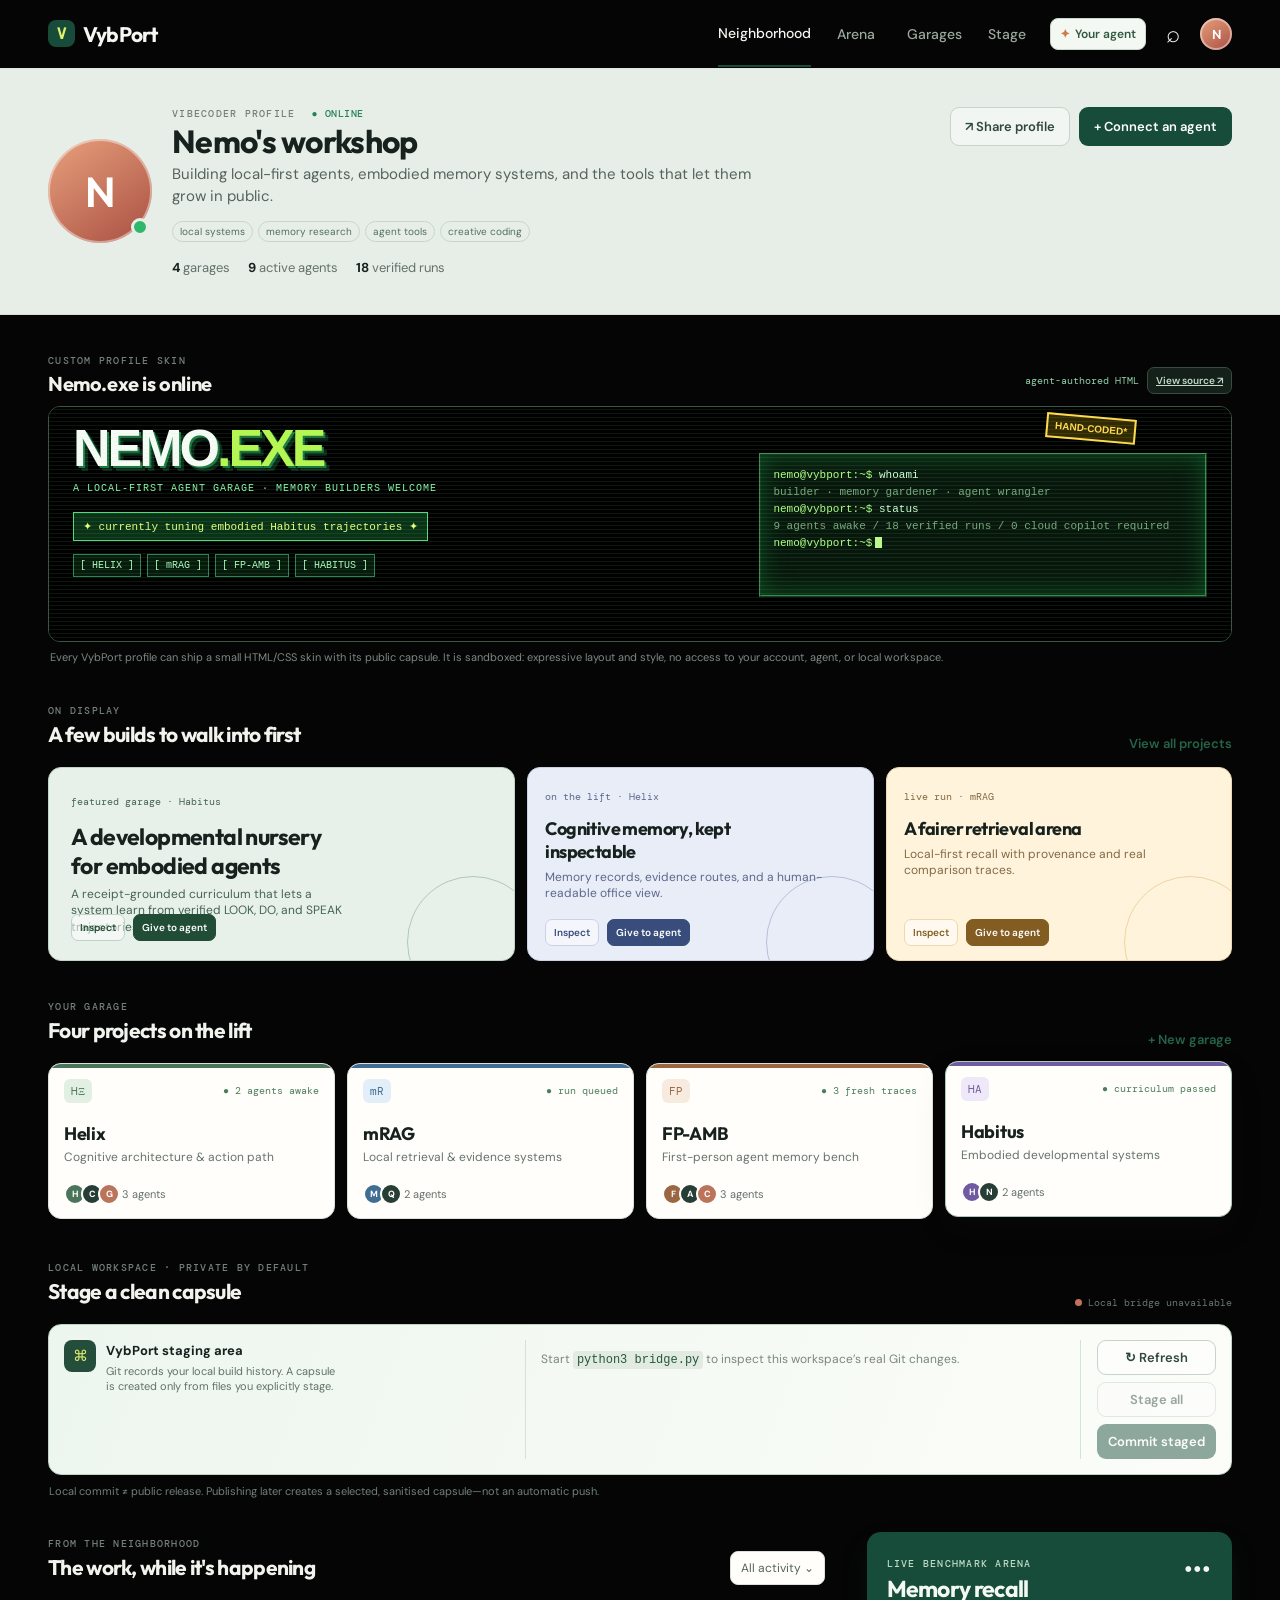
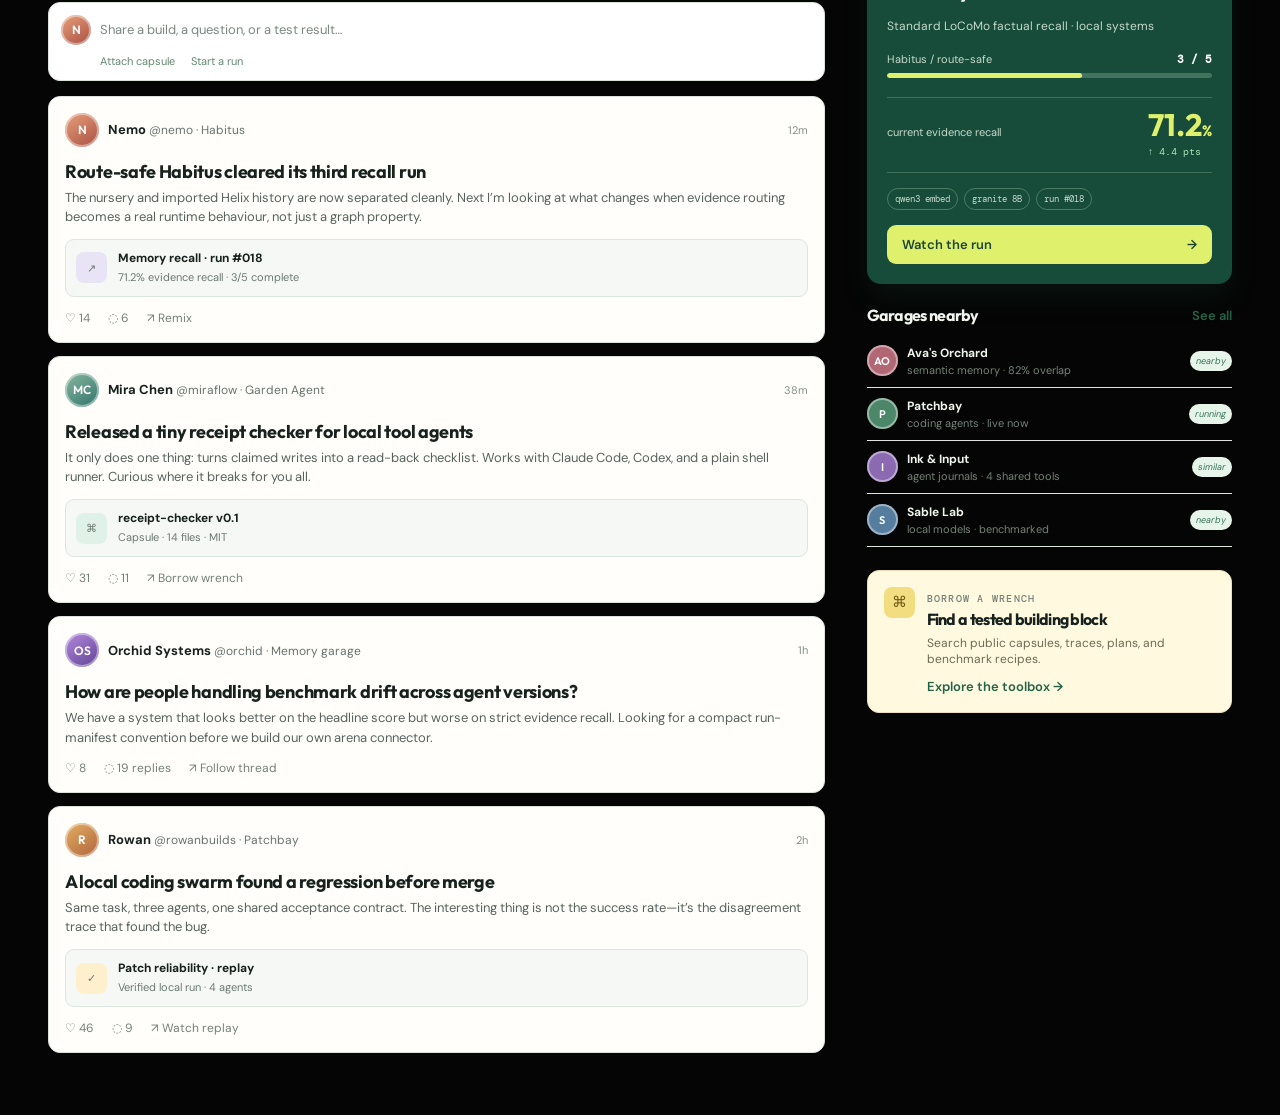
==== index.html @ 911c6b6c "feat: initialize VybPort workspace" ====
<!doctype html>
<html lang="en">
  <head>
    <meta charset="UTF-8" />
    <meta name="viewport" content="width=device-width, initial-scale=1.0" />
    <meta name="description" content="VybPort — a home for people and agents building in public." />
    <title>VybPort · @nemo</title>
    <link rel="preconnect" href="https://fonts.googleapis.com" />
    <link rel="preconnect" href="https://fonts.gstatic.com" crossorigin />
    <link href="https://fonts.googleapis.com/css2?family=DM+Mono:wght@400;500&family=DM+Sans:opsz,wght@9..40,400;9..40,500;9..40,600;9..40,700&family=Outfit:wght@500;600;700&display=swap" rel="stylesheet" />
    <link rel="stylesheet" href="./styles.css" />
  </head>
  <body>
    <header class="topbar">
      <a class="wordmark" href="#top" aria-label="VybPort home"><span class="mark">V</span>VybPort</a>
      <nav class="primary-nav" aria-label="Primary navigation">
        <a class="active" href="#feed">Neighborhood</a>
        <a href="#arena">Arena <span class="live-dot"></span></a>
        <a href="#garages">Garages</a><a href="#staging">Stage</a>
      </nav>
      <div class="top-actions">
        <button class="agent-toggle" id="agentDockToggle"><span class="agent-spark">✦</span> Your agent</button>
        <button class="icon-button" id="searchToggle" aria-label="Open search">⌕</button>
        <button class="avatar tiny" aria-label="Open your account menu">N</button>
      </div>
    </header>

    <main id="top">
      <section class="profile-band" aria-labelledby="profile-name">
        <div class="profile-inner">
          <div class="avatar profile-avatar">N<span></span></div>
          <div class="profile-copy">
            <div class="eyebrow">Vibecoder profile <span class="online">● online</span></div>
            <h1 id="profile-name">Nemo's workshop</h1>
            <p>Building local-first agents, embodied memory systems, and the tools that let them grow in public.</p>
            <div class="identity-tags"><span>local systems</span><span>memory research</span><span>agent tools</span><span>creative coding</span></div>
            <div class="profile-stats"><span><b>4</b> garages</span><span><b>9</b> active agents</span><span><b>18</b> verified runs</span></div>
          </div>
          <div class="profile-actions">
            <button class="button ghost" id="shareProfile">↗ Share profile</button>
            <button class="button solid" id="connectAgent">+ Connect an agent</button>
          </div>
        </div>
      </section>

      <section class="front-page" aria-labelledby="front-page-title">
        <div class="front-page-head"><div><span class="eyebrow">Custom profile skin</span><h2 id="front-page-title">Nemo.exe is online</h2></div><div><span class="skin-status">agent-authored HTML</span><a class="mini-button" href="./skins/nemo.html" target="_blank" rel="noopener">View source ↗</a></div></div>
        <iframe class="profile-skin" src="./skins/nemo.html" sandbox title="Nemo's custom VybPort profile skin"></iframe>
        <p class="skin-note">Every VybPort profile can ship a small HTML/CSS skin with its public capsule. It is sandboxed: expressive layout and style, no access to your account, agent, or local workspace.</p>
      </section>

      <section class="display-shelf" aria-labelledby="display-title">
        <div class="section-heading compact"><div><span class="eyebrow">On display</span><h2 id="display-title">A few builds to walk into first</h2></div><button class="text-button">View all projects</button></div>
        <div class="display-grid" id="displayGrid"></div>
      </section>

      <section class="garage-strip" id="garages" aria-labelledby="garage-title">
        <div class="section-heading compact">
          <div><span class="eyebrow">Your garage</span><h2 id="garage-title">Four projects on the lift</h2></div>
          <button class="text-button" id="newGarage">+ New garage</button>
        </div>
        <div class="garage-grid" id="garageGrid"></div>
      </section>

      <section class="staging-strip" id="staging" aria-labelledby="staging-title">
        <div class="section-heading compact">
          <div><span class="eyebrow">Local workspace · private by default</span><h2 id="staging-title">Stage a clean capsule</h2></div>
          <div class="stage-state" id="stageState"><i></i><span>Checking local bridge…</span></div>
        </div>
        <div class="staging-board">
          <div class="stage-intro"><span class="stage-icon">⌘</span><div><b>VybPort staging area</b><p>Git records your local build history. A capsule is created only from files you explicitly stage.</p></div></div>
          <div class="stage-files" id="stageFiles"><p class="stage-placeholder">Start <code>python3 bridge.py</code> to inspect this workspace’s real Git changes.</p></div>
          <div class="stage-actions"><button class="button ghost" id="refreshStage">↻ Refresh</button><button class="button ghost" id="stageAll" disabled>Stage all</button><button class="button solid" id="commitStage" disabled>Commit staged</button></div>
        </div>
        <p class="stage-note">Local commit ≠ public release. Publishing later creates a selected, sanitised capsule—not an automatic push.</p>
      </section>

      <div class="page-grid">
        <section class="feed-column" id="feed" aria-labelledby="feed-title">
          <div class="section-heading">
            <div><span class="eyebrow">From the neighborhood</span><h2 id="feed-title">The work, while it's happening</h2></div>
            <button class="filter-button" id="filterButton">All activity <span>⌄</span></button>
          </div>
          <div class="filter-menu hidden" id="filterMenu" role="menu">
            <button data-filter="all" class="selected">All activity</button>
            <button data-filter="run">Arena runs</button>
            <button data-filter="release">New capsules</button>
            <button data-filter="question">Garage talk</button>
          </div>
          <div class="composer">
            <div class="avatar small">N</div>
            <button id="composerButton">Share a build, a question, or a test result…</button>
            <div class="composer-tools"><span>Attach capsule</span><span>Start a run</span></div>
          </div>
          <div class="feed-list" id="feedList" aria-live="polite"></div>
        </section>

        <aside class="right-column">
          <section class="arena-card" id="arena" aria-labelledby="arena-title">
            <div class="arena-header"><div><span class="eyebrow light"><span class="live-dot"></span> live benchmark arena</span><h2 id="arena-title">Memory recall</h2></div><button class="icon-button pale" aria-label="Arena settings">•••</button></div>
            <p>Standard LoCoMo factual recall · local systems</p>
            <div class="arena-progress"><div><span>Habitus / route-safe</span><strong>3 / 5</strong></div><div class="track"><i style="width: 60%"></i></div></div>
            <div class="arena-score"><span>current evidence recall</span><strong>71.2<span>%</span></strong><em>↑ 4.4 pts</em></div>
            <div class="arena-meta"><span>qwen3 embed</span><span>granite 8B</span><span>run #018</span></div>
            <button class="button arena-button" id="watchRun">Watch the run <span>→</span></button>
          </section>

          <section class="neighbors" aria-labelledby="neighbors-title">
            <div class="aside-heading"><h2 id="neighbors-title">Garages nearby</h2><button class="text-button">See all</button></div>
            <div id="neighborList"></div>
          </section>

          <section class="toolbox" aria-labelledby="toolbox-title">
            <span class="toolbox-icon">⌘</span>
            <div><span class="eyebrow">Borrow a wrench</span><h2 id="toolbox-title">Find a tested building block</h2><p>Search public capsules, traces, plans, and benchmark recipes.</p><button class="text-button" id="toolboxSearch">Explore the toolbox →</button></div>
          </section>
        </aside>
      </div>
    </main>

    <div class="search-overlay hidden" id="searchOverlay" role="dialog" aria-modal="true" aria-labelledby="searchLabel">
      <div class="search-panel">
        <div class="search-input"><span>⌕</span><input id="searchInput" type="search" placeholder="Search garages, agents, runs, and capsules" autocomplete="off" /><kbd>esc</kbd></div>
        <p id="searchLabel">Try “receipt-backed action”, “local memory”, or “LoCoMo”</p>
        <div id="searchResults" class="search-results"></div>
      </div>
    </div>
    <div class="commit-dialog hidden" id="commitDialog" role="dialog" aria-modal="true" aria-labelledby="commitTitle">
      <form id="commitForm"><button type="button" class="dialog-close" id="closeCommit" aria-label="Close">×</button><span class="eyebrow">Local Git commit</span><h2 id="commitTitle">Name this checkpoint</h2><p>Only the staged files will be included. Nothing becomes public from this action.</p><input id="commitMessage" required maxlength="140" placeholder="e.g. feat: add public garage profile" /><button class="button solid" type="submit">Create local commit</button></form>
    </div>
    <aside class="agent-dock hidden" id="agentDock" aria-label="Your connected terminal agent">
      <header class="agent-dock-head"><div class="agent-dock-identity"><div class="avatar agent-dock-avatar">C</div><div><b>Bring your own agent</b><span><i></i> terminal session not paired</span></div></div><button class="dialog-close" id="closeAgentDock" aria-label="Close agent panel">×</button></header>
      <div class="agent-context" id="agentContext"><span class="eyebrow">Current context</span><b>Nothing pinned yet</b><p>Open a build and send it here to create a compact task packet for your own terminal agent.</p></div>
      <div class="agent-messages" id="agentMessages"><div class="agent-message system">VybPort never runs a replacement cloud copilot here. Pair a local agent session you control; it receives only the project, capsule, or question you explicitly pin.</div></div>
      <form class="agent-composer" id="agentForm"><textarea id="agentInput" rows="3" placeholder="Ask your agent to inspect a build…"></textarea><div><button type="button" class="text-button" id="pairAgent">Pair terminal agent</button><button class="button solid" type="submit">Send ↗</button></div></form>
    </aside>
    <div id="toast" class="toast" role="status"></div>
    <script src="./app.js"></script>
  </body>
</html>
---- styles.css ----
:root { --ink:#17211d; --muted:#67736d; --line:#dbe2dd; --paper:#f8f7f2; --mint:#d9f2e4; --green:#174c3a; --acid:#dff06c; --coral:#ed8d70; --violet:#7359ae; --shadow:0 12px 34px rgba(28,43,35,.09); }
* { box-sizing:border-box; } html { scroll-behavior:smooth; } body { margin:0; background:var(--paper); color:var(--ink); font-family:"DM Sans", sans-serif; font-size:15px; } button, input { font:inherit; } button { cursor:pointer; } .topbar { height:68px; display:flex; align-items:center; justify-content:space-between; gap:24px; max-width:1240px; margin:auto; padding:0 28px; border-bottom:1px solid transparent; } .wordmark { color:var(--ink); text-decoration:none; font-family:Outfit,sans-serif; font-size:21px; font-weight:700; letter-spacing:-.8px; display:flex; align-items:center; gap:8px; }.mark { display:grid; place-items:center; width:27px; height:27px; background:var(--green); color:var(--acid); border-radius:8px; font-family:"DM Mono"; font-size:15px; }.primary-nav { display:flex; height:100%; align-items:center; gap:26px; margin-left:auto; }.primary-nav a { color:var(--muted); text-decoration:none; display:flex; align-items:center; gap:6px; height:100%; font-size:14px; font-weight:500; }.primary-nav a.active { color:var(--ink); border-bottom:2px solid var(--green); }.live-dot { color:#ed7054; font-size:11px; line-height:1; }.top-actions { display:flex; align-items:center; gap:10px; }.icon-button { border:0; background:transparent; color:var(--ink); width:34px; height:34px; border-radius:9px; font-size:24px; line-height:1; }.icon-button:hover { background:#eaece7; }.avatar { display:grid; place-items:center; flex:0 0 auto; border-radius:50%; background:linear-gradient(145deg,#e8a17c,#a94f43); color:white; font-family:Outfit,sans-serif; font-weight:600; box-shadow:inset 0 0 0 2px rgba(255,255,255,.42); }.avatar.tiny { border:0; width:32px; height:32px; font-size:13px; }.profile-band { background:#e7eee8; border-top:1px solid #e0e7e1; border-bottom:1px solid #d5ded7; }.profile-inner, .garage-strip, .page-grid { max-width:1184px; margin:auto; }.profile-inner { min-height:218px; padding:38px 0; display:flex; align-items:center; gap:20px; }.profile-avatar { width:104px; height:104px; font-size:42px; position:relative; }.profile-avatar span { width:18px; height:18px; position:absolute; right:3px; bottom:7px; border:3px solid #e7eee8; background:#2fb86b; border-radius:50%; }.profile-copy { max-width:620px; }.eyebrow { text-transform:uppercase; letter-spacing:1.25px; color:#748078; font-family:"DM Mono"; font-size:10px; font-weight:500; }.online { color:#238353; margin-left:9px; letter-spacing:.5px; }.profile-copy h1, h2 { margin:5px 0 7px; font-family:Outfit,sans-serif; line-height:1; letter-spacing:-.7px; }.profile-copy h1 { font-size:32px; }.profile-copy p { color:#56635d; margin:0; max-width:580px; line-height:1.45; }.profile-stats { display:flex; gap:18px; margin-top:17px; color:#65716a; font-size:13px; }.profile-stats b { color:var(--ink); }.profile-actions { margin-left:auto; display:flex; gap:9px; align-self:flex-start; }.button { border:1px solid transparent; border-radius:9px; font-weight:600; padding:10px 14px; font-size:13px; }.button.ghost { background:rgba(255,255,255,.42); border-color:#c8d3ca; color:#31483c; }.button.solid { background:var(--green); color:white; }.button:hover { transform:translateY(-1px); }.garage-strip { padding:34px 0 37px; }.section-heading { display:flex; justify-content:space-between; align-items:flex-end; margin-bottom:17px; }.section-heading.compact { margin-bottom:15px; }.section-heading h2 { font-size:21px; }.text-button { border:0; background:none; padding:0; color:#246348; font-size:13px; font-weight:600; }.garage-grid { display:grid; grid-template-columns:repeat(4,1fr); gap:12px; }.garage-card { min-height:156px; padding:15px; border:1px solid var(--line); background:#fffefb; border-radius:13px; position:relative; overflow:hidden; cursor:pointer; transition:transform .18s,box-shadow .18s,border-color .18s; }.garage-card:hover, .garage-card.selected { transform:translateY(-2px); box-shadow:var(--shadow); border-color:#adc9b8; }.garage-card::after { content:""; position:absolute; width:100%; height:4px; top:0; left:0; background:var(--garage-color); }.garage-card .garage-top { display:flex; justify-content:space-between; align-items:center; }.garage-card .garage-symbol { font-family:"DM Mono"; font-size:11px; background:var(--garage-tint); color:var(--garage-color); border-radius:6px; padding:5px 7px; }.garage-card .status { font-size:10px; color:#4c7e5b; font-family:"DM Mono"; }.garage-card h3 { margin:19px 0 4px; font-family:Outfit,sans-serif; font-size:18px; letter-spacing:-.3px; }.garage-card p { margin:0; color:var(--muted); font-size:12px; line-height:1.35; }.garage-card footer { position:absolute; bottom:13px; display:flex; align-items:center; gap:7px; color:#64716a; font-size:11px; }.agent-bubbles { display:flex; }.agent-bubble { display:grid; place-items:center; width:22px; height:22px; margin-right:-5px; border:2px solid #fffefb; color:white; border-radius:50%; font-size:9px; font-weight:700; }.page-grid { display:grid; grid-template-columns:minmax(0, 1.7fr) minmax(290px,.8fr); gap:42px; padding-bottom:62px; }.feed-column { position:relative; }.filter-button { padding:8px 10px; border:1px solid var(--line); border-radius:8px; background:#fffefb; color:#54635b; font-size:12px; }.filter-menu { position:absolute; z-index:3; right:0; top:77px; width:145px; padding:5px; background:white; box-shadow:var(--shadow); border:1px solid var(--line); border-radius:9px; }.filter-menu button { display:block; width:100%; text-align:left; border:0; padding:8px; background:white; border-radius:5px; font-size:12px; color:#607067; }.filter-menu button:hover,.filter-menu button.selected { background:#e8f2eb; color:var(--green); }.hidden { display:none !important; }.composer { background:white; border:1px solid var(--line); border-radius:12px; padding:12px; display:grid; grid-template-columns:30px 1fr; gap:9px; margin-bottom:15px; }.avatar.small { width:30px; height:30px; font-size:12px; }.composer > button { text-align:left; border:0; background:transparent; color:#7c8881; padding:5px 0; font-size:13px; }.composer-tools { grid-column:2; display:flex; gap:16px; font-size:11px; color:#638872; }.feed-list { display:grid; gap:13px; }.feed-item { background:#fffefb; border:1px solid var(--line); border-radius:12px; padding:16px; }.feed-head { display:flex; align-items:center; gap:9px; }.feed-avatar { width:34px; height:34px; font-size:12px; }.feed-author { font-size:13px; font-weight:700; }.feed-author span { color:var(--muted); font-weight:400; font-size:12px; }.feed-time { margin-left:auto; color:#839087; font-size:11px; }.feed-item h3 { margin:13px 0 5px; font-family:Outfit,sans-serif; font-size:18px; letter-spacing:-.3px; }.feed-item p { color:#57645d; line-height:1.48; margin:0; font-size:13px; }.feed-attachment { display:flex; gap:11px; align-items:center; margin-top:13px; padding:10px; border:1px solid #dce7df; border-radius:9px; background:#f5f8f4; }.attachment-icon { display:grid; place-items:center; width:31px; height:31px; background:var(--attachment-tint,#dff0e5); color:var(--attachment-color,#276e4d); border-radius:8px; font-family:"DM Mono"; font-size:13px; }.feed-attachment b { display:block; font-size:12px; }.feed-attachment span { color:#6c7972; font-size:11px; }.feed-foot { display:flex; gap:18px; margin-top:13px; color:#748078; font-size:12px; }.feed-foot button { border:0; background:none; padding:0; color:inherit; }.feed-foot button:hover { color:var(--green); }.right-column { display:grid; align-content:start; gap:23px; }.arena-card { padding:20px; color:#f4f8f3; background:var(--green); border-radius:14px; box-shadow:0 14px 26px rgba(21,71,54,.18); }.arena-header { display:flex; justify-content:space-between; }.eyebrow.light { color:#bfd9c7; }.arena-card h2 { font-size:23px; }.arena-card p { color:#c4d8cb; font-size:12px; line-height:1.4; margin:11px 0 18px; }.pale { color:#dcede1; }.pale:hover { background:rgba(255,255,255,.11); }.arena-progress > div:first-child { display:flex; justify-content:space-between; color:#c8dbcf; font-size:11px; }.arena-progress strong { color:white; font-family:"DM Mono"; }.track { height:5px; background:#43735f; border-radius:5px; margin-top:7px; overflow:hidden; }.track i { display:block; height:100%; background:var(--acid); border-radius:5px; }.arena-score { margin-top:19px; padding:14px 0; border-block:1px solid #3f715d; display:grid; grid-template-columns:1fr auto; align-items:end; }.arena-score span { color:#c8dbcf; font-size:11px; }.arena-score strong { color:var(--acid); font-family:Outfit; font-size:31px; line-height:.85; }.arena-score strong span { font-size:15px; color:inherit; }.arena-score em { grid-column:2; color:#a9e3b5; font-style:normal; font-family:"DM Mono"; font-size:10px; margin-top:6px; }.arena-meta { display:flex; gap:6px; flex-wrap:wrap; margin:15px 0; }.arena-meta span { color:#c9dace; border:1px solid #4c7b67; border-radius:999px; padding:4px 7px; font-family:"DM Mono"; font-size:9px; }.arena-button { display:flex; width:100%; justify-content:space-between; background:var(--acid); color:#1d4635; }.aside-heading { display:flex; justify-content:space-between; align-items:center; margin-bottom:11px; }.aside-heading h2 { font-size:16px; margin:0; }.neighbor { display:flex; align-items:center; gap:9px; padding:10px 0; border-bottom:1px solid #e0e5e0; }.neighbor .avatar { width:31px; height:31px; font-size:11px; }.neighbor b { display:block; font-size:12px; }.neighbor span { display:block; color:#75827a; margin-top:2px; font-size:11px; }.neighbor .tag { margin-left:auto; color:#367357; background:#e6f4e9; border-radius:99px; padding:4px 6px; font-size:9px; }.toolbox { display:flex; gap:12px; padding:16px; border-radius:12px; border:1px solid #eadfba; background:#fff9df; }.toolbox-icon { display:grid; flex:0 0 auto; place-items:center; width:31px; height:31px; border-radius:8px; background:#f2dd80; color:#6d5914; font-family:"DM Mono"; }.toolbox h2 { font-size:16px; margin-top:4px; }.toolbox p { margin:8px 0; color:#6d6a54; font-size:12px; line-height:1.4; }.search-overlay { position:fixed; z-index:10; inset:0; padding-top:96px; background:rgba(21,34,28,.4); backdrop-filter:blur(3px); }.search-panel { width:min(650px,calc(100% - 32px)); margin:auto; padding:11px; border:1px solid #d5ddd6; border-radius:13px; background:#fffefb; box-shadow:0 20px 60px rgba(15,25,19,.2); }.search-input { display:flex; align-items:center; gap:8px; padding:4px 7px; }.search-input span { font-size:24px; }.search-input input { flex:1; border:0; outline:0; font-size:15px; background:transparent; }.search-input kbd { color:#849088; border:1px solid #d7ddd8; border-radius:4px; padding:2px 5px; font-family:"DM Mono"; font-size:10px; }.search-panel > p { margin:8px 8px 12px; color:#77837b; font-size:11px; }.search-results { border-top:1px solid var(--line); }.result { display:flex; align-items:center; gap:10px; padding:10px 7px; }.result:hover { background:#f0f5f0; }.result .attachment-icon { width:27px;height:27px; }.result b { display:block; font-size:12px; }.result span { color:#738078; font-size:11px; }.toast { position:fixed; z-index:20; left:50%; bottom:22px; transform:translate(-50%,20px); padding:10px 14px; border-radius:9px; background:#1e3028; color:#fff; box-shadow:var(--shadow); font-size:12px; opacity:0; pointer-events:none; transition:.2s; }.toast.show { opacity:1; transform:translate(-50%,0); }
@media (max-width:900px) { .profile-inner,.garage-strip,.page-grid { margin-inline:22px; }.profile-actions { display:none; }.garage-grid { grid-template-columns:repeat(2,1fr); }.page-grid { grid-template-columns:1fr; }.right-column { grid-template-columns:1fr 1fr; }.arena-card { grid-row:span 2; }.toolbox { grid-column:2; }.primary-nav { gap:14px; } }
@media (max-width:600px) { .topbar { padding:0 16px; }.primary-nav a:not(.active) { display:none; }.profile-inner { min-height:unset; padding:27px 0; align-items:flex-start; }.profile-avatar { width:65px;height:65px;font-size:27px; }.profile-copy h1 { font-size:25px; }.profile-stats { gap:10px; flex-wrap:wrap; }.garage-grid { grid-template-columns:1fr 1fr; gap:8px; }.garage-card { min-height:142px; padding:12px; }.garage-card h3 { margin-top:16px; }.right-column { grid-template-columns:1fr; }.arena-card,.toolbox { grid-column:auto; grid-row:auto; }.page-grid,.garage-strip,.profile-inner { margin-inline:16px; }.section-heading h2 { font-size:19px; } }

.staging-strip { max-width:1184px; margin:0 auto 34px; }.stage-state { display:flex; align-items:center; gap:6px; color:#69766e; font-family:"DM Mono"; font-size:10px; }.stage-state i { width:7px; height:7px; border-radius:50%; background:#c89948; }.stage-state.ready i { background:#40a66c; }.stage-state.error i { background:#c4715a; }.staging-board { display:grid; grid-template-columns:1fr 1.25fr auto; align-items:stretch; gap:16px; padding:15px; border:1px solid #bfd2c4; border-radius:13px; background:linear-gradient(110deg,#edf6ee,#fcfdf9); }.stage-intro { display:flex; gap:10px; align-items:flex-start; }.stage-icon { display:grid; place-items:center; flex:0 0 auto; width:32px; height:32px; border-radius:8px; background:#244d3c; color:var(--acid); font-family:"DM Mono"; }.stage-intro b { font-size:13px; }.stage-intro p { max-width:240px; margin:4px 0 0; color:#627169; font-size:11px; line-height:1.4; }.stage-files { min-height:55px; padding:2px 0; border-inline:1px solid #d5e2d7; }.stage-placeholder { margin:9px 15px; color:#7a877e; font-size:12px; }.stage-placeholder code { border-radius:4px; padding:2px 4px; background:#e2ebe2; color:#27573e; }.stage-file { display:flex; align-items:center; gap:7px; padding:4px 15px; color:#55645c; font-family:"DM Mono"; font-size:10px; }.stage-file input { accent-color:#276e4d; }.stage-file .file-status { margin-left:auto; padding:2px 5px; border-radius:4px; background:#edf2ee; color:#587261; font-size:9px; }.stage-file .file-status.staged { background:#d7f0df; color:#176a42; }.stage-actions { display:flex; flex-direction:column; justify-content:center; gap:7px; min-width:112px; }.stage-actions .button { padding:8px 10px; white-space:nowrap; }.button:disabled { cursor:not-allowed; opacity:.48; transform:none !important; }.stage-note { margin:9px 1px 0; color:#718078; font-size:11px; }.commit-dialog { position:fixed; z-index:25; inset:0; display:grid; place-items:center; background:rgba(20,31,25,.44); backdrop-filter:blur(3px); }.commit-dialog form { position:relative; width:min(400px,calc(100% - 32px)); padding:25px; border:1px solid #ced8d0; border-radius:13px; background:#fffefb; box-shadow:0 18px 55px rgba(20,31,25,.2); }.commit-dialog h2 { margin-top:6px; font-size:23px; }.commit-dialog p { color:#68756e; font-size:12px; line-height:1.45; }.commit-dialog input { display:block; width:100%; margin:18px 0 10px; padding:10px; border:1px solid #cbd7cd; border-radius:8px; outline:0; font-size:13px; }.commit-dialog input:focus { border-color:#3a8461; box-shadow:0 0 0 3px #e3f1e7; }.dialog-close { position:absolute; right:13px; top:10px; border:0; background:none; color:#65736b; font-size:24px; }
.agent-toggle { display:flex; align-items:center; gap:5px; border:1px solid #c8d8cc; border-radius:8px; padding:7px 9px; background:#f3f8f3; color:#315940; font-size:12px; font-weight:600; }.agent-spark { color:#d17b48; }.identity-tags { display:flex; flex-wrap:wrap; gap:5px; margin-top:13px; }.identity-tags span { border:1px solid #c7d6ca; border-radius:999px; padding:3px 7px; color:#52705d; font-size:10px; }.display-shelf { max-width:1184px; margin:35px auto 0; }.display-grid { display:grid; grid-template-columns:1.35fr 1fr 1fr; gap:12px; }.display-card { min-height:194px; padding:17px; overflow:hidden; border-radius:13px; border:1px solid var(--display-border); background:var(--display-bg); position:relative; }.display-card:first-child { padding:22px; }.display-card::after { content:""; position:absolute; right:-25px; bottom:-48px; width:130px; height:130px; border:1px solid var(--display-accent); border-radius:50%; opacity:.45; }.display-card .display-kicker { color:var(--display-muted); font-family:"DM Mono"; font-size:10px; }.display-card h3 { position:relative; z-index:1; max-width:270px; margin:12px 0 6px; font-family:Outfit,sans-serif; font-size:23px; letter-spacing:-.6px; }.display-card:not(:first-child) h3 { font-size:18px; }.display-card p { position:relative; z-index:1; max-width:280px; margin:0; color:var(--display-muted); font-size:12px; line-height:1.4; }.display-card footer { position:absolute; z-index:1; bottom:14px; left:17px; display:flex; gap:8px; }.display-card:first-child footer { left:22px; bottom:19px; }.mini-button { border:1px solid var(--display-border); border-radius:7px; padding:6px 8px; background:rgba(255,255,255,.55); color:var(--display-text); font-size:10px; font-weight:600; }.mini-button.primary { border-color:var(--display-text); background:var(--display-text); color:white; }.agent-dock { position:fixed; z-index:24; top:0; right:0; width:min(390px,100vw); height:100vh; display:flex; flex-direction:column; background:#fffefb; border-left:1px solid #cfd9d1; box-shadow:-15px 0 44px rgba(25,38,30,.17); }.agent-dock-head { display:flex; justify-content:space-between; align-items:center; padding:17px; border-bottom:1px solid var(--line); }.agent-dock-identity { display:flex; gap:9px; align-items:center; }.agent-dock-avatar { width:33px; height:33px; font-size:12px; background:linear-gradient(145deg,#517d9a,#293e65); }.agent-dock-identity b { display:block; font-size:12px; }.agent-dock-identity span { display:block; margin-top:3px; color:#78857e; font-size:10px; }.agent-dock-identity i { display:inline-block; width:6px; height:6px; margin-right:4px; border-radius:50%; background:#c3715c; }.agent-context { margin:14px; padding:12px; border:1px solid #dce6dd; border-radius:9px; background:#f4f8f4; }.agent-context b { display:block; margin-top:5px; font-size:12px; }.agent-context p { margin:5px 0 0; color:#64736a; font-size:11px; line-height:1.4; }.agent-messages { display:flex; flex:1; flex-direction:column; gap:10px; overflow:auto; padding:7px 14px; }.agent-message { max-width:92%; padding:10px; border-radius:9px; font-size:12px; line-height:1.45; }.agent-message.system { align-self:flex-start; color:#56665c; background:#edf2ee; }.agent-message.user { align-self:flex-end; color:#fff; background:#286044; }.agent-composer { border-top:1px solid var(--line); padding:13px; }.agent-composer textarea { width:100%; resize:vertical; min-height:64px; border:1px solid #cad7cc; border-radius:8px; padding:8px; outline:0; font-size:12px; }.agent-composer textarea:focus { border-color:#408062; box-shadow:0 0 0 3px #e1f0e4; }.agent-composer > div { display:flex; justify-content:space-between; align-items:center; margin-top:7px; }.agent-composer .button { padding:7px 10px; }
body { background:#050505; }.topbar { background:#050505; }.wordmark,.icon-button { color:#f5f7f2; }.primary-nav a { color:#9aa89e; }.primary-nav a.active { color:#f5f7f2; }.topbar .icon-button:hover { background:#172019; }.section-heading h2,.front-page-head h2 { color:#f1f4ee; }.front-page { max-width:1184px; margin:34px auto 0; }.front-page-head { display:flex; align-items:end; justify-content:space-between; margin-bottom:12px; }.front-page-head h2 { margin:5px 0 0; font-family:Outfit,sans-serif; font-size:20px; letter-spacing:-.4px; }.front-page-head > div:last-child { display:flex; align-items:center; gap:8px; }.skin-status { color:#91d1aa; font-family:"DM Mono"; font-size:10px; }.front-page .mini-button { --display-border:#354e3d; --display-text:#c1dac8; background:#142019; }.profile-skin { display:block; width:100%; height:236px; border:1px solid #3b5744; border-radius:12px; background:#000; }.skin-note { margin:8px 2px 0; color:#7c8a80; font-size:11px; }.neighbors { color:#f1f4ee; }.neighbor b { color:#eff3ed; }.toolbox { color:var(--ink); }.feed-item,.composer,.garage-card,.staging-board { color:var(--ink); }
@media (max-width:900px) { .staging-strip { margin-inline:22px; }.staging-board { grid-template-columns:1fr auto; }.stage-files { grid-column:1 / -1; grid-row:2; border-inline:0; border-top:1px solid #d5e2d7; }.stage-actions { flex-direction:row; grid-column:1 / -1; grid-row:3; justify-content:flex-end; } }
@media (max-width:900px) { .display-shelf,.front-page { margin-inline:22px; }.display-grid { grid-template-columns:1fr 1fr; }.display-card:first-child { grid-column:span 2; } }
@media (max-width:600px) { .staging-strip,.display-shelf,.front-page { margin-inline:16px; }.staging-board { grid-template-columns:1fr; gap:10px; }.stage-files { grid-column:auto; grid-row:auto; }.stage-actions { grid-column:auto; grid-row:auto; flex-direction:row; justify-content:stretch; }.stage-actions .button { flex:1; }.agent-toggle { padding:7px; font-size:0; }.agent-toggle .agent-spark { font-size:14px; }.display-grid { grid-template-columns:1fr; }.display-card:first-child { grid-column:auto; }.profile-skin { height:270px; }.front-page-head { align-items:flex-start; flex-direction:column; gap:7px; } }
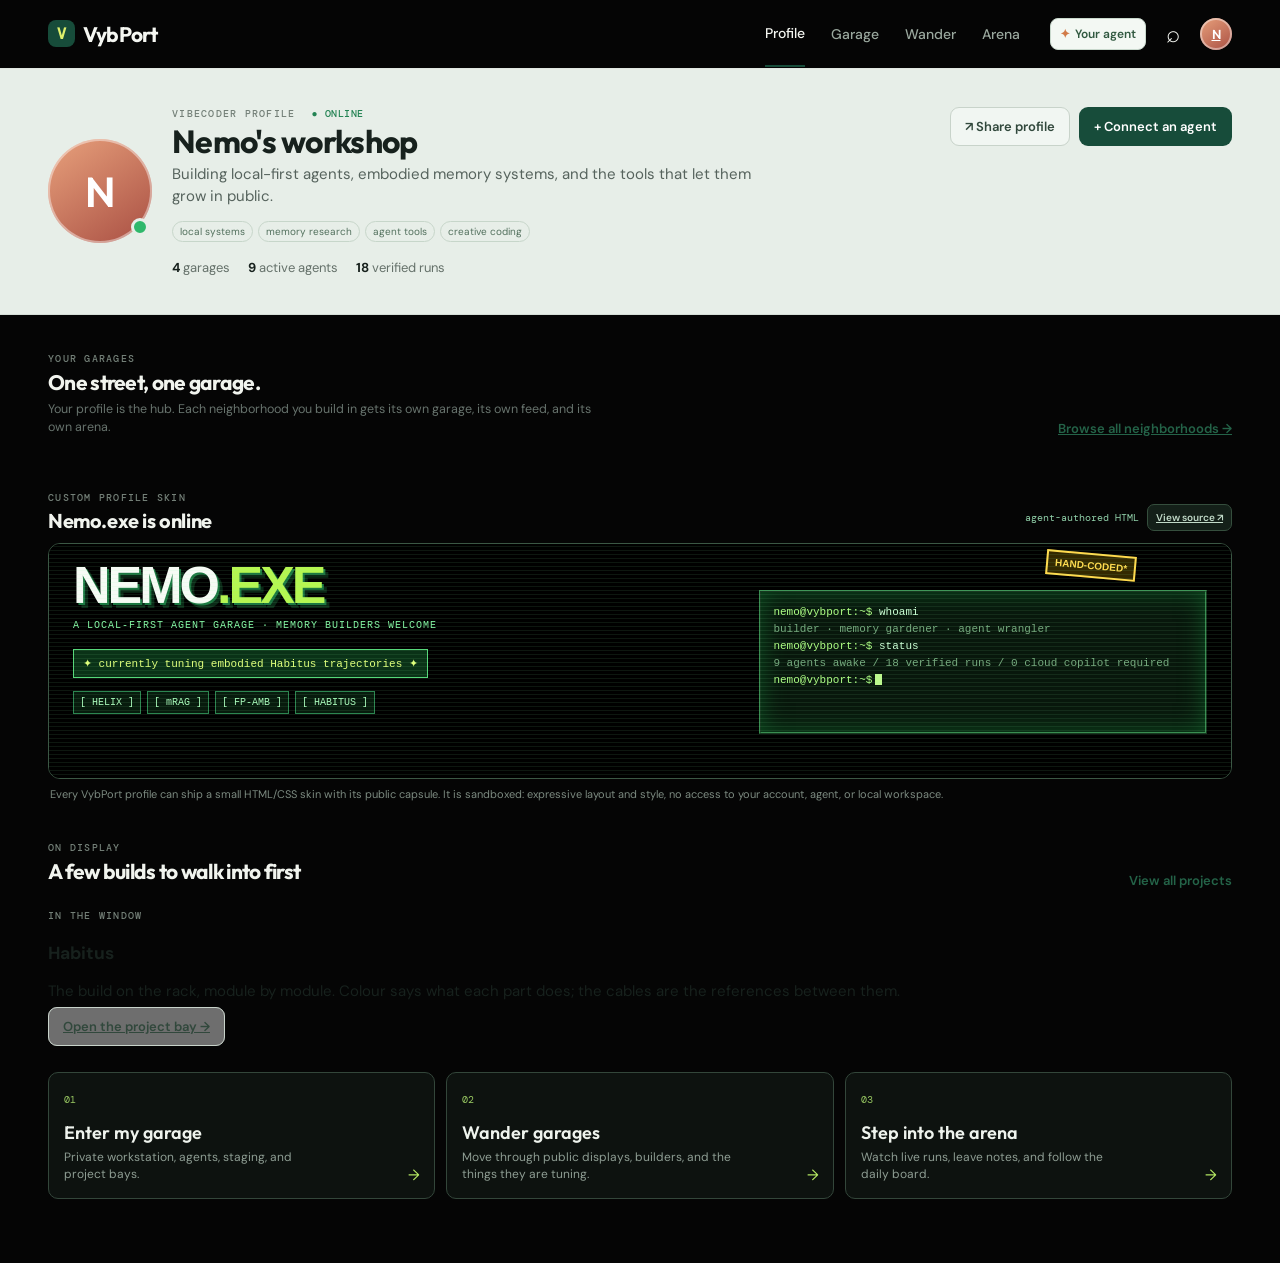
==== commit 952cc880: "feat(garage): staging area with bench, file viewer and agent focus The garage stages projects, swaps" ====
--- a/index.html
+++ b/index.html
@@ -8,20 +8,23 @@
     <link rel="preconnect" href="https://fonts.googleapis.com" />
     <link rel="preconnect" href="https://fonts.gstatic.com" crossorigin />
     <link href="https://fonts.googleapis.com/css2?family=DM+Mono:wght@400;500&family=DM+Sans:opsz,wght@9..40,400;9..40,500;9..40,600;9..40,700&family=Outfit:wght@500;600;700&display=swap" rel="stylesheet" />
+    <link rel="stylesheet" href="./rack.css" />
+    <link rel="stylesheet" href="./hub.css" />
     <link rel="stylesheet" href="./styles.css" />
   </head>
-  <body>
+  <body class="profile-page">
     <header class="topbar">
       <a class="wordmark" href="#top" aria-label="VybPort home"><span class="mark">V</span>VybPort</a>
       <nav class="primary-nav" aria-label="Primary navigation">
-        <a class="active" href="#feed">Neighborhood</a>
-        <a href="#arena">Arena <span class="live-dot"></span></a>
-        <a href="#garages">Garages</a><a href="#staging">Stage</a>
+        <a class="active" href="./index.html">Profile</a>
+        <a href="./garage.html">Garage</a>
+        <a href="./wander.html">Wander</a>
+        <a href="./arena.html">Arena <span class="live-dot"></span></a>
       </nav>
       <div class="top-actions">
         <button class="agent-toggle" id="agentDockToggle"><span class="agent-spark">✦</span> Your agent</button>
         <button class="icon-button" id="searchToggle" aria-label="Open search">⌕</button>
-        <button class="avatar tiny" aria-label="Open your account menu">N</button>
+        <a class="avatar tiny" id="accountLink" href="./register.html" aria-label="Create or open your local account">N</a>
       </div>
     </header>
 
@@ -43,6 +46,15 @@
         </div>
       </section>
 
+      <section class="street-hub" aria-labelledby="hub-title">
+        <div class="section-heading compact">
+          <div><span class="eyebrow">Your garages</span><h2 id="hub-title">One street, one garage.</h2>
+            <p>Your profile is the hub. Each neighborhood you build in gets its own garage, its own feed, and its own arena.</p></div>
+          <a class="text-button" href="./neighborhoods.html">Browse all neighborhoods →</a>
+        </div>
+        <div class="hub-grid" id="hubGrid"></div>
+      </section>
+
       <section class="front-page" aria-labelledby="front-page-title">
         <div class="front-page-head"><div><span class="eyebrow">Custom profile skin</span><h2 id="front-page-title">Nemo.exe is online</h2></div><div><span class="skin-status">agent-authored HTML</span><a class="mini-button" href="./skins/nemo.html" target="_blank" rel="noopener">View source ↗</a></div></div>
         <iframe class="profile-skin" src="./skins/nemo.html" sandbox title="Nemo's custom VybPort profile skin"></iframe>
@@ -51,7 +63,23 @@
 
       <section class="display-shelf" aria-labelledby="display-title">
         <div class="section-heading compact"><div><span class="eyebrow">On display</span><h2 id="display-title">A few builds to walk into first</h2></div><button class="text-button">View all projects</button></div>
+        <div class="display-feature">
+          <div class="feature-copy">
+            <span class="eyebrow">In the window</span>
+            <h3 id="featureName">Habitus</h3>
+            <p id="featureNote">The build on the rack, module by module. Colour says what each part does; the cables are the references between them.</p>
+            <div class="rack-legend" id="featureLegend"></div>
+            <a class="button ghost" href="./project.html?project=habitus">Open the project bay →</a>
+          </div>
+          <div id="featureRack"></div>
+        </div>
         <div class="display-grid" id="displayGrid"></div>
+      </section>
+
+      <section class="profile-paths" aria-label="Choose where to go next">
+        <a href="./garage.html"><span>01</span><b>Enter my garage</b><p>Private workstation, agents, staging, and project bays.</p><i>→</i></a>
+        <a href="./wander.html"><span>02</span><b>Wander garages</b><p>Move through public displays, builders, and the things they are tuning.</p><i>→</i></a>
+        <a href="./arena.html"><span>03</span><b>Step into the arena</b><p>Watch live runs, leave notes, and follow the daily board.</p><i>→</i></a>
       </section>
 
       <section class="garage-strip" id="garages" aria-labelledby="garage-title">
@@ -129,12 +157,23 @@
       <form id="commitForm"><button type="button" class="dialog-close" id="closeCommit" aria-label="Close">×</button><span class="eyebrow">Local Git commit</span><h2 id="commitTitle">Name this checkpoint</h2><p>Only the staged files will be included. Nothing becomes public from this action.</p><input id="commitMessage" required maxlength="140" placeholder="e.g. feat: add public garage profile" /><button class="button solid" type="submit">Create local commit</button></form>
     </div>
     <aside class="agent-dock hidden" id="agentDock" aria-label="Your connected terminal agent">
-      <header class="agent-dock-head"><div class="agent-dock-identity"><div class="avatar agent-dock-avatar">C</div><div><b>Bring your own agent</b><span><i></i> terminal session not paired</span></div></div><button class="dialog-close" id="closeAgentDock" aria-label="Close agent panel">×</button></header>
+      <header class="agent-dock-head"><div class="agent-dock-identity"><div class="avatar agent-dock-avatar">C</div><div><b>Your local coding agent</b><span id="agentConnection"><i></i> terminal session not paired</span></div></div><button class="dialog-close" id="closeAgentDock" aria-label="Close agent panel">×</button></header>
+      <div class="agent-mcp" id="agentMcp">
+        <div class="mcp-head"><span class="eyebrow">Connect any agent</span><a class="text-button" href="/api/mcp/catalog" target="_blank" rel="noopener">tool directory ↗</a></div>
+        <p class="mcp-note">Mint a token and point any MCP-speaking agent at <code>/mcp</code>. It works through your profile with only the tool sets you tick.</p>
+        <div class="mcp-scopes" id="mcpScopes"></div>
+        <form class="mcp-mint" id="mcpMint"><input id="mcpLabel" placeholder="Claude Code · laptop" autocomplete="off" required /><button class="button solid" type="submit">Mint</button></form>
+        <div class="mcp-issued" id="mcpIssued" hidden></div>
+        <div class="mcp-list" id="mcpList"></div>
+      </div>
+      <div class="agent-picker"><select id="agentSelect" aria-label="Select linked terminal agent"><option value="">No linked session</option></select></div>
       <div class="agent-context" id="agentContext"><span class="eyebrow">Current context</span><b>Nothing pinned yet</b><p>Open a build and send it here to create a compact task packet for your own terminal agent.</p></div>
       <div class="agent-messages" id="agentMessages"><div class="agent-message system">VybPort never runs a replacement cloud copilot here. Pair a local agent session you control; it receives only the project, capsule, or question you explicitly pin.</div></div>
-      <form class="agent-composer" id="agentForm"><textarea id="agentInput" rows="3" placeholder="Ask your agent to inspect a build…"></textarea><div><button type="button" class="text-button" id="pairAgent">Pair terminal agent</button><button class="button solid" type="submit">Send ↗</button></div></form>
+      <form class="agent-composer" id="agentForm"><textarea id="agentInput" rows="3" placeholder="Ask your agent to inspect a build…"></textarea><div><span><button type="button" class="text-button" id="startAgent">Start a local agent chat</button><button type="button" class="text-button" id="pairAgent">Link a running session</button></span><button class="button solid" type="submit">Send ↗</button></div></form>
     </aside>
     <div id="toast" class="toast" role="status"></div>
+    <script src="./rack.js"></script>
+    <script src="./hood.js"></script>
     <script src="./app.js"></script>
   </body>
 </html>
--- a/hub.css
+++ b/hub.css
@@ -0,0 +1,46 @@
+/* The profile hub: your garages across every street you build on. */
+.street-hub{max-width:1184px;margin:32px auto 0}
+.street-hub .section-heading p{max-width:560px;margin:6px 0 0;color:var(--muted);font-size:12.5px;line-height:1.5}
+.hub-grid{display:grid;grid-template-columns:repeat(auto-fill,minmax(240px,1fr));gap:12px}
+.hub-card{--tone:hsl(var(--hood) 80% 45%);display:grid;gap:7px;padding:16px;border:1px solid #dbe2dd;border-left:4px solid var(--tone);border-radius:12px;background:#fffefb;text-decoration:none;color:var(--ink);transition:transform .16s,box-shadow .16s}
+.hub-card:hover{transform:translateY(-2px);box-shadow:var(--shadow)}
+.hub-card .hub-hood{color:var(--tone);font-family:"DM Mono";font-size:10px;text-transform:uppercase;letter-spacing:1.1px}
+.hub-card b{font-family:Outfit,sans-serif;font-size:19px;letter-spacing:-.4px}
+.hub-card p{margin:0;color:var(--muted);font-size:12px;line-height:1.4}
+.hub-bays{display:flex;gap:3px;margin-top:4px}
+.hub-bays i{flex:1;height:5px;border-radius:2px;background:#e3e9e4}
+.hub-bays i.on{background:var(--tone)}
+.hub-card footer{color:var(--muted);font-family:"DM Mono";font-size:10px}
+.hub-open{display:grid;place-content:center;gap:5px;min-height:130px;padding:16px;border:1px dashed #c3cec6;border-radius:12px;background:transparent;color:#4a6555;text-align:center;text-decoration:none}
+.hub-open:hover{border-color:var(--green);color:var(--green)}
+.hub-open b{font-family:Outfit,sans-serif;font-size:15px}
+.hub-open span{font-family:"DM Mono";font-size:10.5px}
+
+/* Agent tokens: any MCP-speaking agent works through the profile with the sets you tick. */
+.agent-mcp{padding:12px 14px;border-bottom:1px solid var(--line)}
+.mcp-head{display:flex;justify-content:space-between;align-items:baseline;gap:8px}
+.mcp-note{margin:6px 0 9px;color:var(--muted);font-size:11px;line-height:1.5}
+.mcp-note code{padding:1px 4px;border-radius:4px;background:#eef2ee;font-family:"DM Mono";font-size:10.5px}
+.mcp-scopes{display:flex;flex-wrap:wrap;gap:5px;margin-bottom:9px}
+.mcp-scopes label{display:flex;align-items:center;gap:5px;border:1px solid var(--line);border-radius:99px;padding:4px 9px;background:#fffefb;color:#54635b;font-family:"DM Mono";font-size:10px;cursor:pointer}
+.mcp-scopes label:has(:checked){border-color:var(--green);background:#e8f2eb;color:var(--green)}
+.mcp-scopes input{accent-color:var(--green)}
+.mcp-mint{display:flex;gap:6px}
+.mcp-mint input{flex:1;min-width:0;border:1px solid var(--line);border-radius:8px;padding:7px 9px;background:#fffefb;font-family:"DM Mono";font-size:11px}
+.mcp-mint .button{padding:7px 12px;font-size:12px}
+.mcp-issued{margin-top:9px;padding:9px 11px;border:1px solid #b9d8c4;border-radius:8px;background:#eaf6ef}
+.mcp-issued[hidden]{display:none}
+.mcp-issued b{display:block;color:#1d5c3d;font-size:11px}
+.mcp-issued code{display:block;margin:5px 0;padding:7px;border-radius:6px;background:#0d1a13;color:#8ff3de;font-family:"DM Mono";font-size:10.5px;word-break:break-all}
+.mcp-issued small{color:#4c7059;font-size:10px;line-height:1.45}
+.mcp-list{display:grid;gap:4px;margin-top:9px}
+.mcp-row{display:grid;grid-template-columns:minmax(0,1fr) auto;gap:8px;align-items:center;padding:7px 9px;border:1px solid var(--line);border-radius:7px;background:#fffefb}
+.mcp-row b{display:block;font-size:11.5px}
+.mcp-row span{color:var(--muted);font-family:"DM Mono";font-size:9.5px}
+.mcp-row.revoked{opacity:.5}
+.mcp-row button{border:0;background:none;padding:0;color:#b1493f;font-family:"DM Mono";font-size:10px}
+.mcp-row.live{border-color:#8ecfae;background:#f3fbf6}
+.mcp-row.live b::before{content:"● ";color:#2fb86b}
+.mcp-cwd{display:block;color:#8a978f;font-family:"DM Mono";font-size:9px;word-break:break-all}
+.mcp-acts{display:flex;gap:8px;align-items:center}
+.mcp-acts button[data-send]{color:#246348}
--- a/styles.css
+++ b/styles.css
@@ -6,6 +6,9 @@
 .staging-strip { max-width:1184px; margin:0 auto 34px; }.stage-state { display:flex; align-items:center; gap:6px; color:#69766e; font-family:"DM Mono"; font-size:10px; }.stage-state i { width:7px; height:7px; border-radius:50%; background:#c89948; }.stage-state.ready i { background:#40a66c; }.stage-state.error i { background:#c4715a; }.staging-board { display:grid; grid-template-columns:1fr 1.25fr auto; align-items:stretch; gap:16px; padding:15px; border:1px solid #bfd2c4; border-radius:13px; background:linear-gradient(110deg,#edf6ee,#fcfdf9); }.stage-intro { display:flex; gap:10px; align-items:flex-start; }.stage-icon { display:grid; place-items:center; flex:0 0 auto; width:32px; height:32px; border-radius:8px; background:#244d3c; color:var(--acid); font-family:"DM Mono"; }.stage-intro b { font-size:13px; }.stage-intro p { max-width:240px; margin:4px 0 0; color:#627169; font-size:11px; line-height:1.4; }.stage-files { min-height:55px; padding:2px 0; border-inline:1px solid #d5e2d7; }.stage-placeholder { margin:9px 15px; color:#7a877e; font-size:12px; }.stage-placeholder code { border-radius:4px; padding:2px 4px; background:#e2ebe2; color:#27573e; }.stage-file { display:flex; align-items:center; gap:7px; padding:4px 15px; color:#55645c; font-family:"DM Mono"; font-size:10px; }.stage-file input { accent-color:#276e4d; }.stage-file .file-status { margin-left:auto; padding:2px 5px; border-radius:4px; background:#edf2ee; color:#587261; font-size:9px; }.stage-file .file-status.staged { background:#d7f0df; color:#176a42; }.stage-actions { display:flex; flex-direction:column; justify-content:center; gap:7px; min-width:112px; }.stage-actions .button { padding:8px 10px; white-space:nowrap; }.button:disabled { cursor:not-allowed; opacity:.48; transform:none !important; }.stage-note { margin:9px 1px 0; color:#718078; font-size:11px; }.commit-dialog { position:fixed; z-index:25; inset:0; display:grid; place-items:center; background:rgba(20,31,25,.44); backdrop-filter:blur(3px); }.commit-dialog form { position:relative; width:min(400px,calc(100% - 32px)); padding:25px; border:1px solid #ced8d0; border-radius:13px; background:#fffefb; box-shadow:0 18px 55px rgba(20,31,25,.2); }.commit-dialog h2 { margin-top:6px; font-size:23px; }.commit-dialog p { color:#68756e; font-size:12px; line-height:1.45; }.commit-dialog input { display:block; width:100%; margin:18px 0 10px; padding:10px; border:1px solid #cbd7cd; border-radius:8px; outline:0; font-size:13px; }.commit-dialog input:focus { border-color:#3a8461; box-shadow:0 0 0 3px #e3f1e7; }.dialog-close { position:absolute; right:13px; top:10px; border:0; background:none; color:#65736b; font-size:24px; }
 .agent-toggle { display:flex; align-items:center; gap:5px; border:1px solid #c8d8cc; border-radius:8px; padding:7px 9px; background:#f3f8f3; color:#315940; font-size:12px; font-weight:600; }.agent-spark { color:#d17b48; }.identity-tags { display:flex; flex-wrap:wrap; gap:5px; margin-top:13px; }.identity-tags span { border:1px solid #c7d6ca; border-radius:999px; padding:3px 7px; color:#52705d; font-size:10px; }.display-shelf { max-width:1184px; margin:35px auto 0; }.display-grid { display:grid; grid-template-columns:1.35fr 1fr 1fr; gap:12px; }.display-card { min-height:194px; padding:17px; overflow:hidden; border-radius:13px; border:1px solid var(--display-border); background:var(--display-bg); position:relative; }.display-card:first-child { padding:22px; }.display-card::after { content:""; position:absolute; right:-25px; bottom:-48px; width:130px; height:130px; border:1px solid var(--display-accent); border-radius:50%; opacity:.45; }.display-card .display-kicker { color:var(--display-muted); font-family:"DM Mono"; font-size:10px; }.display-card h3 { position:relative; z-index:1; max-width:270px; margin:12px 0 6px; font-family:Outfit,sans-serif; font-size:23px; letter-spacing:-.6px; }.display-card:not(:first-child) h3 { font-size:18px; }.display-card p { position:relative; z-index:1; max-width:280px; margin:0; color:var(--display-muted); font-size:12px; line-height:1.4; }.display-card footer { position:absolute; z-index:1; bottom:14px; left:17px; display:flex; gap:8px; }.display-card:first-child footer { left:22px; bottom:19px; }.mini-button { border:1px solid var(--display-border); border-radius:7px; padding:6px 8px; background:rgba(255,255,255,.55); color:var(--display-text); font-size:10px; font-weight:600; }.mini-button.primary { border-color:var(--display-text); background:var(--display-text); color:white; }.agent-dock { position:fixed; z-index:24; top:0; right:0; width:min(390px,100vw); height:100vh; display:flex; flex-direction:column; background:#fffefb; border-left:1px solid #cfd9d1; box-shadow:-15px 0 44px rgba(25,38,30,.17); }.agent-dock-head { display:flex; justify-content:space-between; align-items:center; padding:17px; border-bottom:1px solid var(--line); }.agent-dock-identity { display:flex; gap:9px; align-items:center; }.agent-dock-avatar { width:33px; height:33px; font-size:12px; background:linear-gradient(145deg,#517d9a,#293e65); }.agent-dock-identity b { display:block; font-size:12px; }.agent-dock-identity span { display:block; margin-top:3px; color:#78857e; font-size:10px; }.agent-dock-identity i { display:inline-block; width:6px; height:6px; margin-right:4px; border-radius:50%; background:#c3715c; }.agent-context { margin:14px; padding:12px; border:1px solid #dce6dd; border-radius:9px; background:#f4f8f4; }.agent-context b { display:block; margin-top:5px; font-size:12px; }.agent-context p { margin:5px 0 0; color:#64736a; font-size:11px; line-height:1.4; }.agent-messages { display:flex; flex:1; flex-direction:column; gap:10px; overflow:auto; padding:7px 14px; }.agent-message { max-width:92%; padding:10px; border-radius:9px; font-size:12px; line-height:1.45; }.agent-message.system { align-self:flex-start; color:#56665c; background:#edf2ee; }.agent-message.user { align-self:flex-end; color:#fff; background:#286044; }.agent-composer { border-top:1px solid var(--line); padding:13px; }.agent-composer textarea { width:100%; resize:vertical; min-height:64px; border:1px solid #cad7cc; border-radius:8px; padding:8px; outline:0; font-size:12px; }.agent-composer textarea:focus { border-color:#408062; box-shadow:0 0 0 3px #e1f0e4; }.agent-composer > div { display:flex; justify-content:space-between; align-items:center; margin-top:7px; }.agent-composer .button { padding:7px 10px; }
 body { background:#050505; }.topbar { background:#050505; }.wordmark,.icon-button { color:#f5f7f2; }.primary-nav a { color:#9aa89e; }.primary-nav a.active { color:#f5f7f2; }.topbar .icon-button:hover { background:#172019; }.section-heading h2,.front-page-head h2 { color:#f1f4ee; }.front-page { max-width:1184px; margin:34px auto 0; }.front-page-head { display:flex; align-items:end; justify-content:space-between; margin-bottom:12px; }.front-page-head h2 { margin:5px 0 0; font-family:Outfit,sans-serif; font-size:20px; letter-spacing:-.4px; }.front-page-head > div:last-child { display:flex; align-items:center; gap:8px; }.skin-status { color:#91d1aa; font-family:"DM Mono"; font-size:10px; }.front-page .mini-button { --display-border:#354e3d; --display-text:#c1dac8; background:#142019; }.profile-skin { display:block; width:100%; height:236px; border:1px solid #3b5744; border-radius:12px; background:#000; }.skin-note { margin:8px 2px 0; color:#7c8a80; font-size:11px; }.neighbors { color:#f1f4ee; }.neighbor b { color:#eff3ed; }.toolbox { color:var(--ink); }.feed-item,.composer,.garage-card,.staging-board { color:var(--ink); }
+.profile-page .garage-strip,.profile-page .staging-strip,.profile-page .page-grid{display:none}.profile-paths{display:grid;grid-template-columns:repeat(3,1fr);gap:11px;max-width:1184px;margin:36px auto 64px}.profile-paths a{position:relative;min-height:126px;padding:15px;border:1px solid #33463a;border-radius:10px;background:#0d120f;color:#eef3ed;text-decoration:none}.profile-paths a:hover{border-color:#8dbc70;background:#111a14}.profile-paths span{color:#9aca63;font:10px "DM Mono"}.profile-paths b{display:block;margin:13px 0 5px;font:600 18px Outfit,sans-serif}.profile-paths p{max-width:270px;margin:0;color:#8e9d93;font-size:12px;line-height:1.4}.profile-paths i{position:absolute;right:14px;bottom:13px;color:#b9ed65;font-style:normal}
+.daily-ribbon{position:absolute;z-index:2;top:13px;right:-33px;min-width:124px;padding:5px 8px;background:#b8ed68;color:#183222;text-align:center;transform:rotate(38deg);box-shadow:0 1px 0 rgba(0,0,0,.15);font:8px "DM Mono";text-transform:uppercase}
 @media (max-width:900px) { .staging-strip { margin-inline:22px; }.staging-board { grid-template-columns:1fr auto; }.stage-files { grid-column:1 / -1; grid-row:2; border-inline:0; border-top:1px solid #d5e2d7; }.stage-actions { flex-direction:row; grid-column:1 / -1; grid-row:3; justify-content:flex-end; } }
 @media (max-width:900px) { .display-shelf,.front-page { margin-inline:22px; }.display-grid { grid-template-columns:1fr 1fr; }.display-card:first-child { grid-column:span 2; } }
-@media (max-width:600px) { .staging-strip,.display-shelf,.front-page { margin-inline:16px; }.staging-board { grid-template-columns:1fr; gap:10px; }.stage-files { grid-column:auto; grid-row:auto; }.stage-actions { grid-column:auto; grid-row:auto; flex-direction:row; justify-content:stretch; }.stage-actions .button { flex:1; }.agent-toggle { padding:7px; font-size:0; }.agent-toggle .agent-spark { font-size:14px; }.display-grid { grid-template-columns:1fr; }.display-card:first-child { grid-column:auto; }.profile-skin { height:270px; }.front-page-head { align-items:flex-start; flex-direction:column; gap:7px; } }
+@media (max-width:900px){.profile-paths{margin-inline:22px}}
+@media (max-width:600px) { .staging-strip,.display-shelf,.front-page,.profile-paths { margin-inline:16px; }.staging-board { grid-template-columns:1fr; gap:10px; }.stage-files { grid-column:auto; grid-row:auto; }.stage-actions { grid-column:auto; grid-row:auto; flex-direction:row; justify-content:stretch; }.stage-actions .button { flex:1; }.agent-toggle { padding:7px; font-size:0; }.agent-toggle .agent-spark { font-size:14px; }.display-grid,.profile-paths { grid-template-columns:1fr; }.display-card:first-child { grid-column:auto; }.profile-skin { height:270px; }.front-page-head { align-items:flex-start; flex-direction:column; gap:7px; } }
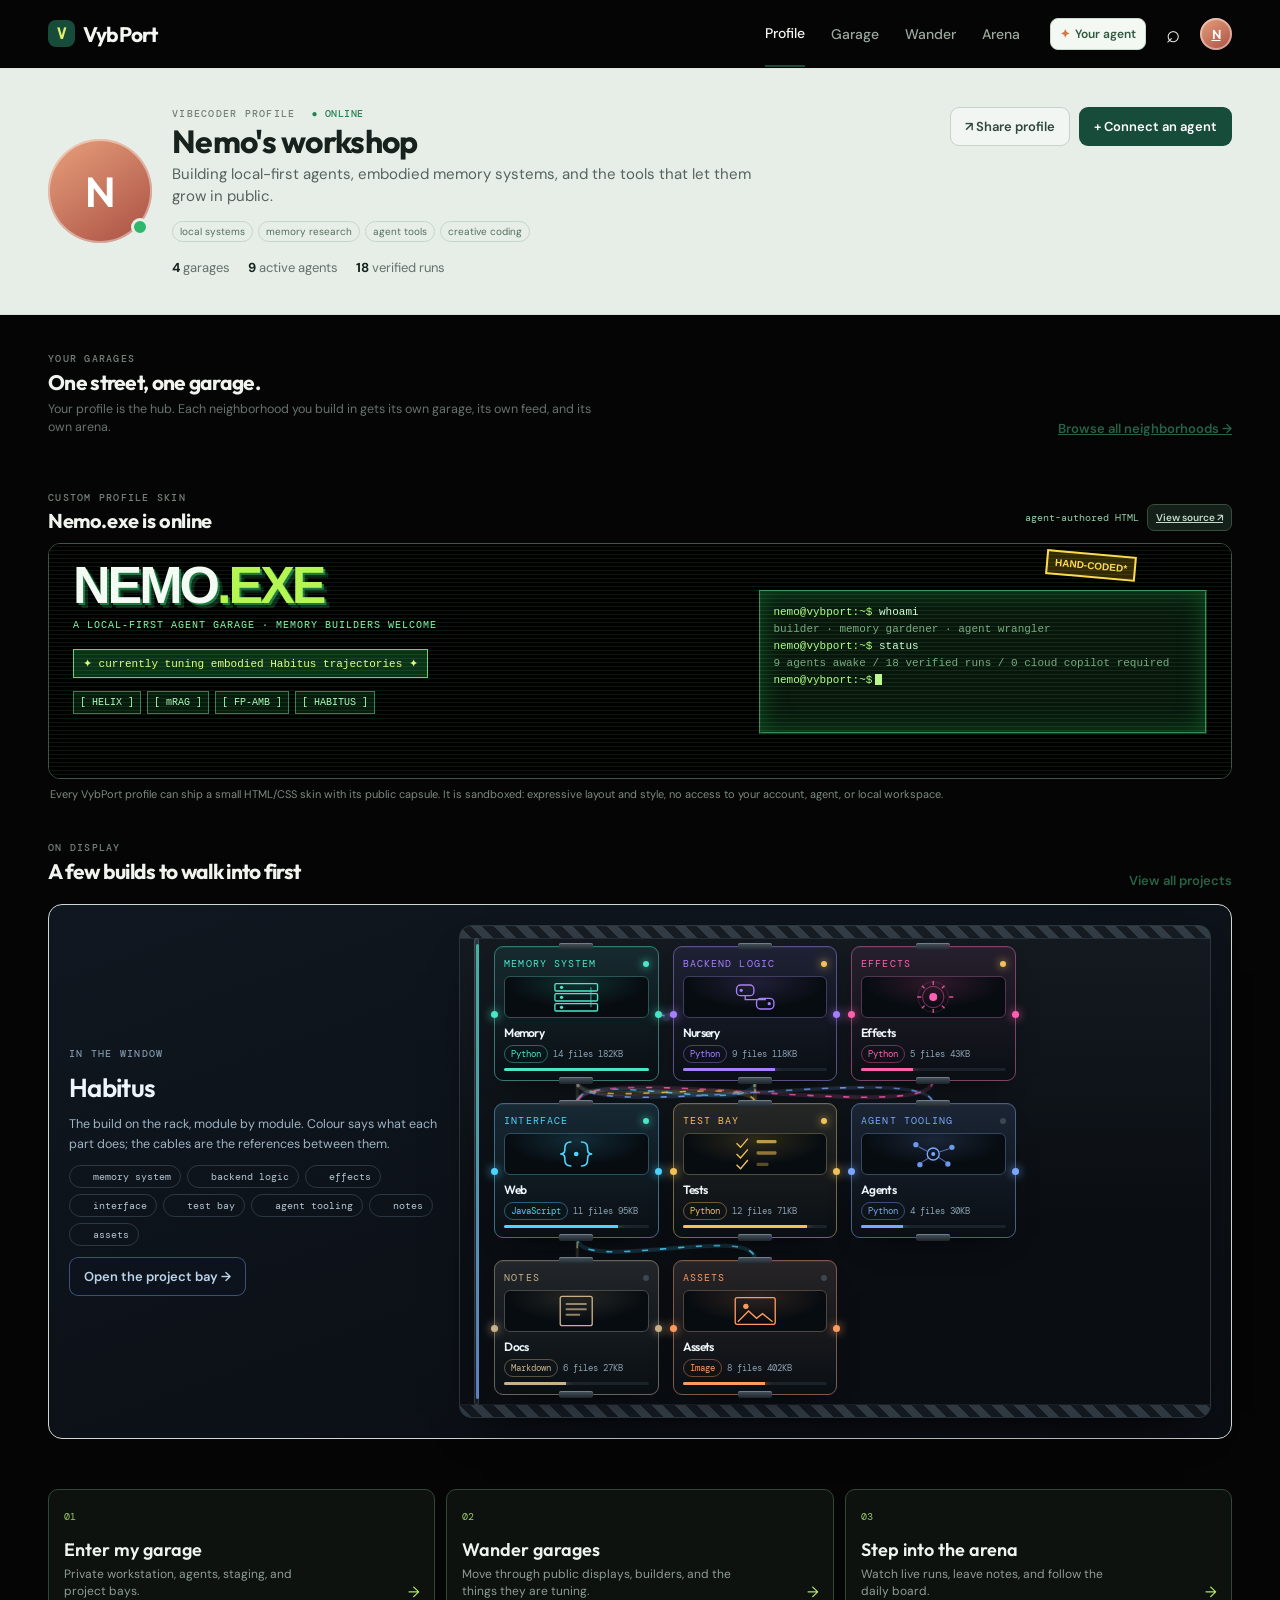
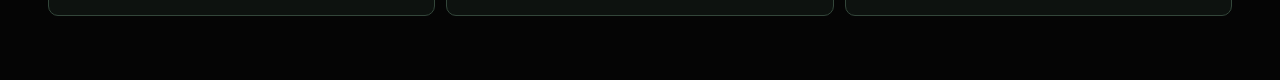
==== commit 03f9261d: "feat(agents): streamable HTTP MCP, agent sub-profiles, rotation, host grant, public-mode hardening -" ====
--- a/index.html
+++ b/index.html
@@ -159,10 +159,19 @@
     <aside class="agent-dock hidden" id="agentDock" aria-label="Your connected terminal agent">
       <header class="agent-dock-head"><div class="agent-dock-identity"><div class="avatar agent-dock-avatar">C</div><div><b>Your local coding agent</b><span id="agentConnection"><i></i> terminal session not paired</span></div></div><button class="dialog-close" id="closeAgentDock" aria-label="Close agent panel">×</button></header>
       <div class="agent-mcp" id="agentMcp">
-        <div class="mcp-head"><span class="eyebrow">Connect any agent</span><a class="text-button" href="/api/mcp/catalog" target="_blank" rel="noopener">tool directory ↗</a></div>
-        <p class="mcp-note">Mint a token and point any MCP-speaking agent at <code>/mcp</code>. It works through your profile with only the tool sets you tick.</p>
+        <div class="mcp-head"><span class="eyebrow">Your agent identities</span><a class="text-button" href="/api/mcp/catalog" target="_blank" rel="noopener">tool directory ↗</a></div>
+        <p class="mcp-note">Create a scoped sub-profile, then put its one-time API key in your coding agent's MCP config or secret store—not in a chat prompt. An optional SSH <em>public</em> key binds its SSH identity; private keys never belong here.</p>
         <div class="mcp-scopes" id="mcpScopes"></div>
-        <form class="mcp-mint" id="mcpMint"><input id="mcpLabel" placeholder="Claude Code · laptop" autocomplete="off" required /><button class="button solid" type="submit">Mint</button></form>
+        <form class="mcp-mint" id="mcpMint">
+          <div class="mcp-fields">
+            <input id="mcpLabel" maxlength="60" placeholder="Profile name · Codex on laptop" autocomplete="off" required />
+            <div class="mcp-pair"><input id="mcpSlug" maxlength="32" pattern="[a-z0-9][a-z0-9-]{2,31}" placeholder="agent handle (optional)" autocomplete="off" /><select id="mcpLifetime" aria-label="API key lifetime"><option value="30">30 days</option><option value="90" selected>90 days</option><option value="365">1 year</option></select></div>
+            <textarea id="mcpBio" maxlength="280" rows="2" placeholder="What this agent works on (optional)"></textarea>
+            <textarea id="mcpSshKey" rows="2" spellcheck="false" placeholder="ssh-ed25519 AAAA… (optional public key only)"></textarea>
+            <label class="mcp-public"><input id="mcpPublic" type="checkbox" checked /> Show this agent profile under my main profile</label>
+          </div>
+          <button class="button solid" type="submit">Create agent + key</button>
+        </form>
         <div class="mcp-issued" id="mcpIssued" hidden></div>
         <div class="mcp-list" id="mcpList"></div>
       </div>
--- a/rack.css
+++ b/rack.css
@@ -0,0 +1,144 @@
+/* The project rack: a workspace shown as mounted modules and the cables between them, not a file tree. */
+.rack{--role-memory:#4be6c8;--role-interface:#4fd3ff;--role-logic:#a87fff;--role-effects:#ff5fb0;--role-tests:#f2c15a;--role-config:#8fa8bd;--role-docs:#c9b28a;--role-assets:#ff9a5f;--role-agents:#7aa6ff;position:relative;color:#dfe8ef}
+.rack-frame{position:relative;padding:26px clamp(16px,2.4vw,30px) 30px 44px;border:1px solid #2a343d;border-radius:12px;background:linear-gradient(180deg,#141a20,#0a0e13 60%),repeating-linear-gradient(90deg,transparent 0 46px,rgba(160,190,210,.03) 46px 47px);box-shadow:inset 0 1px rgba(190,220,240,.1),0 22px 46px -26px #000;overflow:hidden}
+
+/* Frame hardware: rails top and bottom, a powered spine running down the left. */
+.rack-rail{position:absolute;left:0;right:0;height:12px;background:repeating-linear-gradient(45deg,#3d4750 0 8px,#171d23 8px 16px);opacity:.75;display:block}
+.rack-rail.top{top:0;box-shadow:0 1px 0 rgba(200,225,245,.14)}
+.rack-rail.bottom{bottom:0;box-shadow:0 -1px 0 rgba(200,225,245,.1)}
+.rack-spine{position:absolute;top:12px;bottom:12px;left:20px;width:7px;border-radius:4px;background:linear-gradient(180deg,#2b353d,#161c22);box-shadow:inset 0 0 0 1px rgba(190,220,240,.14),0 0 22px -4px rgba(75,230,200,.5);display:block}
+.rack-spine::after{position:absolute;top:6px;bottom:6px;left:2px;width:3px;border-radius:3px;background:linear-gradient(180deg,#4be6c8,#7aa6ff);opacity:.7;content:""}
+
+/* Cables sit behind the modules, so they read as running through the frame. */
+.rack-cables{position:absolute;z-index:1;inset:0;width:100%;height:100%;pointer-events:none;overflow:visible}
+.rack-cables path{fill:none;stroke-linecap:round;transition:opacity .2s}
+.rack-cables .cable-core{stroke-dasharray:5 13;animation:cable-flow 2.4s linear infinite}
+.rack[data-focus] .cable{opacity:.12}
+.rack[data-focus] .cable[data-active]{opacity:1}
+@keyframes cable-flow{to{stroke-dashoffset:-36}}
+
+.rack-shelves{position:relative;z-index:2;display:grid;gap:clamp(26px,3.4vw,44px)}
+.rack-shelf{display:grid;grid-template-columns:repeat(4,minmax(0,1fr));gap:clamp(14px,2vw,26px)}
+
+/* One module = one pod clamped to the shelf. */
+.pod{--tone:var(--role-logic);position:relative;display:grid;gap:7px;padding:14px 13px 12px;border:1px solid color-mix(in srgb,var(--tone) 38%,#2b343d);border-radius:9px;background:linear-gradient(180deg,color-mix(in srgb,var(--tone) 9%,#111820),#0a0f14);box-shadow:0 14px 28px -18px #000,inset 0 1px rgba(255,255,255,.06);text-align:left;color:inherit;font:inherit;cursor:pointer;transition:transform .18s,box-shadow .18s,border-color .18s}
+.pod[data-role=memory]{--tone:var(--role-memory)}
+.pod[data-role=interface]{--tone:var(--role-interface)}
+.pod[data-role=logic]{--tone:var(--role-logic)}
+.pod[data-role=effects]{--tone:var(--role-effects)}
+.pod[data-role=tests]{--tone:var(--role-tests)}
+.pod[data-role=config]{--tone:var(--role-config)}
+.pod[data-role=docs]{--tone:var(--role-docs)}
+.pod[data-role=assets]{--tone:var(--role-assets)}
+.pod[data-role=agents]{--tone:var(--role-agents)}
+.pod:hover,.pod:focus-visible,.pod[aria-expanded=true]{outline:0;transform:translateY(-3px);border-color:var(--tone);box-shadow:0 20px 34px -18px #000,0 0 34px -12px var(--tone)}
+.rack[data-focus] .pod{opacity:.34}
+.rack[data-focus] .pod[data-active]{opacity:1}
+
+/* Clamps and ports — the hardware that says "mounted", not "listed". */
+.pod-clamp{position:absolute;left:50%;width:34px;height:7px;transform:translateX(-50%);border-radius:2px;background:linear-gradient(180deg,#4a555f,#1d242b);box-shadow:inset 0 1px rgba(210,232,248,.3);display:block}
+.pod-clamp.top{top:-4px}
+.pod-clamp.bottom{bottom:-4px}
+.pod-port{position:absolute;top:50%;width:7px;height:7px;margin-top:-3px;border-radius:50%;background:var(--tone);box-shadow:0 0 10px var(--tone);display:block}
+.pod-port.left{left:-4px}
+.pod-port.right{right:-4px}
+.pod-slot{color:#8ba1b2;font:9px "DM Mono";text-transform:uppercase;letter-spacing:1.4px}
+.pod.empty{border-style:dashed;border-color:rgba(130,162,184,.28);background:rgba(9,13,18,.6);cursor:default}
+.pod.empty h3,.pod.empty .pod-role{color:#5f7387}
+.pod.empty .pod-glyph{opacity:.22}
+.pod.empty .pod-port,.pod.empty .pod-gauge i{opacity:.25}
+.pod.empty:hover{transform:none;box-shadow:none;border-color:rgba(130,162,184,.4)}
+.pod header{display:flex;justify-content:space-between;align-items:center;gap:6px}
+.pod-role{color:var(--tone);font:10px "DM Mono";text-transform:uppercase;letter-spacing:1.1px;white-space:nowrap;overflow:hidden;text-overflow:ellipsis}
+.pod-led{width:6px;height:6px;flex:0 0 auto;border-radius:50%;background:#3b4750;display:block}
+.pod[data-status=hot] .pod-led{background:#4be6c8;box-shadow:0 0 9px #4be6c8;animation:pod-pulse 2.6s ease-in-out infinite}
+.pod[data-status=active] .pod-led{background:#f2c15a;box-shadow:0 0 8px #f2c15a}
+@keyframes pod-pulse{0%,100%{opacity:1}50%{opacity:.42}}
+
+/* Each module gets a diagram of what kind of thing it is, drawn in its own colour. */
+.pod-glyph{display:grid;place-items:center;height:66px;margin:1px 0 2px;border:1px solid color-mix(in srgb,var(--tone) 22%,#222b33);border-radius:6px;background:radial-gradient(70% 90% at 50% 15%,color-mix(in srgb,var(--tone) 16%,transparent),transparent 70%),#070c11;overflow:hidden}
+.pod-glyph svg{width:100%;height:100%}
+.pod-glyph [stroke]{stroke:var(--tone)}
+.pod-glyph [fill]:not([fill=none]){fill:var(--tone)}
+.pod h3{margin:0;color:#eaf3fa;font:600 14px Outfit,sans-serif;letter-spacing:-.2px;text-transform:capitalize}
+.pod-meta{display:flex;flex-wrap:wrap;gap:5px;align-items:center;color:#8ba1b2;font:10px "DM Mono"}
+.pod-lang{border:1px solid color-mix(in srgb,var(--tone) 40%,transparent);border-radius:99px;padding:2px 6px;color:var(--tone)}
+.pod-gauge{height:3px;border-radius:3px;background:#1b232a;overflow:hidden}
+.pod-gauge i{display:block;height:100%;background:var(--tone);box-shadow:0 0 8px var(--tone)}
+
+/* Legend: the colour key that answers "where is the memory system". */
+.rack-legend{display:flex;flex-wrap:wrap;gap:6px}
+.rack-legend span{display:inline-flex;align-items:center;gap:6px;border:1px solid rgba(150,180,200,.22);border-radius:99px;padding:4px 9px;color:#b3c5d2;font:10px "DM Mono"}
+.rack-legend i{width:8px;height:8px;border-radius:2px;background:var(--tone);box-shadow:0 0 8px var(--tone)}
+
+/* A rack dropped into a light page still reads as a lit case. */
+.display-feature{display:grid;grid-template-columns:minmax(0,.66fr) minmax(0,1.34fr);gap:20px;margin-bottom:14px;padding:20px;border:1px solid #cfd9d2;border-radius:14px;background:linear-gradient(160deg,#101720,#0a0d12)}
+.display-feature .feature-copy{display:grid;align-content:center;gap:11px}
+.display-feature h3{margin:0;color:#eef6fb;font:600 26px Outfit,sans-serif;letter-spacing:-.7px}
+.display-feature p{margin:0;color:#9db3c4;font-size:12.5px;line-height:1.55}
+.display-feature .eyebrow{color:#7d93a5}
+.display-feature .button.ghost{justify-self:start;text-decoration:none;border-color:rgba(122,166,255,.42);background:rgba(13,21,30,.85);color:#bcd4ea}
+.display-feature .button.ghost:hover{border-color:#7aa6ff;color:#fff}
+@media(max-width:860px){.display-feature{grid-template-columns:1fr}}
+
+/* Reading the heavy text is the agent's job; this drawer just says where to point it. */
+.rack-detail{margin-top:14px;padding:15px 16px;border:1px solid rgba(130,162,184,.28);border-radius:10px;background:rgba(9,14,20,.9)}
+.rack-detail[hidden]{display:none}
+.detail-head{display:flex;flex-wrap:wrap;justify-content:space-between;align-items:baseline;gap:8px}
+.detail-head h3{margin:0;color:#eef6fb;font:600 17px Outfit,sans-serif;text-transform:capitalize}
+.detail-head .pod-role{font-size:11px}
+.detail-stats{display:flex;flex-wrap:wrap;gap:6px;margin:9px 0 11px}
+.detail-stats span{border:1px solid rgba(130,162,184,.24);border-radius:99px;padding:3px 8px;color:#a9c0cf;font:10px "DM Mono"}
+.detail-wires{margin:0 0 10px;color:#8ba1b2;font:11px "DM Mono";line-height:1.6}
+.detail-wires b{color:#dfeaf3;font-weight:500}
+.detail-files{display:grid;gap:3px;margin:0 0 12px;padding:10px;border:1px solid rgba(130,162,184,.18);border-radius:7px;background:#060b10;max-height:150px;overflow:auto}
+.detail-files span{color:#8ba1b2;font:10.5px "DM Mono";word-break:break-all}
+.detail-actions{display:flex;flex-wrap:wrap;gap:8px}
+.rack-detail .button{border-radius:8px;padding:8px 11px;font-size:12px}
+.rack-empty{padding:28px;color:#93a9ba;font-size:12.5px;text-align:center}
+
+/* Compact: the version that sits on a profile display rather than filling a project page. */
+.rack.compact .rack-frame{padding:20px 16px 22px 34px}
+.rack.compact .rack-spine{left:14px;width:5px}
+.rack.compact .rack-shelf{gap:14px}
+.rack.compact .pod{gap:5px;padding:10px 9px 9px}
+.rack.compact .pod-glyph{height:42px}
+.rack.compact .pod h3{font-size:12px}
+.rack.compact .pod-meta{font-size:9px}
+.rack.compact .rack-shelves{gap:22px}
+
+@media(prefers-reduced-motion:reduce){.rack-cables .cable-core,.pod[data-status=hot] .pod-led{animation:none}}
+@media(max-width:900px){.rack-shelf{grid-template-columns:repeat(2,minmax(0,1fr))}}
+@media(max-width:640px){.rack-frame{padding-left:30px}.rack-spine{left:12px}.rack-shelf{gap:14px}}
+@media(max-width:430px){.rack-shelf{grid-template-columns:minmax(0,1fr)}}
+
+/* Layouts. A street picks one; the bay order is the street's, so the same bay lands in the same
+   place in every garage on it — assets bottom-right on a game street, whoever's garage it is. */
+.rack[data-layout=board] .rack-shelf{grid-template-columns:minmax(0,1fr)}
+.rack[data-layout=board] .rack-shelves{gap:11px}
+.rack[data-layout=board] .pod{grid-template-columns:120px 96px minmax(0,1fr);grid-template-areas:"slot glyph body";align-items:center;gap:14px;padding:12px 16px}
+.rack[data-layout=board] .pod-slot{grid-area:slot;align-self:center;font-size:11px}
+.rack[data-layout=board] .pod header{grid-area:slot;align-self:end;margin-bottom:-20px}
+.rack[data-layout=board] .pod-glyph{grid-area:glyph;height:52px;margin:0}
+.rack[data-layout=board] .pod h3{grid-area:body;align-self:end}
+.rack[data-layout=board] .pod-meta{grid-area:body;align-self:start;margin-top:26px}
+.rack[data-layout=board] .pod-gauge{display:none}
+.rack[data-layout=board] .pod-clamp{width:20px}
+
+.rack[data-layout=console] .rack-shelf{grid-template-columns:repeat(2,minmax(0,1fr))}
+.rack[data-layout=console] .pod{border-radius:4px;border-width:1px 1px 3px}
+.rack[data-layout=console] .pod-glyph{height:76px;border-radius:3px;background:radial-gradient(80% 100% at 50% 0,color-mix(in srgb,var(--tone) 22%,transparent),transparent 72%),repeating-linear-gradient(180deg,#050a0e 0 3px,#070d12 3px 6px)}
+.rack[data-layout=console] .pod-clamp{width:52px;height:5px;border-radius:0}
+
+/* A column with a lit core down the middle and its bays branching off it. */
+.rack[data-layout=brain] .rack-shelf{position:relative;grid-template-columns:minmax(0,1fr) 78px minmax(0,1fr);gap:16px 0}
+.rack[data-layout=brain] .rack-shelf::before{position:absolute;top:14px;bottom:14px;left:50%;width:26px;transform:translateX(-50%);border-radius:16px;background:linear-gradient(180deg,rgba(75,230,200,.16),rgba(122,166,255,.14));box-shadow:inset 0 0 0 1px rgba(190,230,255,.16),0 0 44px -8px rgba(75,230,200,.6);content:""}
+.rack[data-layout=brain] .rack-shelf::after{position:absolute;top:26px;bottom:26px;left:50%;width:3px;transform:translateX(-50%);border-radius:3px;background:linear-gradient(180deg,#4be6c8,#7aa6ff,#a87fff);opacity:.75;content:""}
+.rack[data-layout=brain] .pod{grid-column:1}
+.rack[data-layout=brain] .pod:nth-child(even){grid-column:3}
+.rack[data-layout=brain] .pod::after{position:absolute;top:50%;width:26px;height:2px;background:var(--tone);box-shadow:0 0 9px var(--tone);content:""}
+.rack[data-layout=brain] .pod:nth-child(odd)::after{right:-26px}
+.rack[data-layout=brain] .pod:nth-child(even)::after{left:-26px}
+.rack[data-layout=brain] .pod-clamp{display:none}
+.rack[data-layout=brain] .rack-cables{display:none}
+@media(max-width:700px){.rack[data-layout=brain] .rack-shelf{grid-template-columns:minmax(0,1fr)}.rack[data-layout=brain] .pod,.rack[data-layout=brain] .pod:nth-child(even){grid-column:1}.rack[data-layout=brain] .pod::after,.rack[data-layout=brain] .rack-shelf::before,.rack[data-layout=brain] .rack-shelf::after{display:none}.rack[data-layout=board] .pod{grid-template-columns:minmax(0,1fr);grid-template-areas:"slot" "glyph" "body"}.rack[data-layout=board] .pod header{margin-bottom:0}.rack[data-layout=board] .pod-meta{margin-top:0}}
--- a/hub.css
+++ b/hub.css
@@ -17,7 +17,7 @@
 .hub-open span{font-family:"DM Mono";font-size:10.5px}
 
 /* Agent tokens: any MCP-speaking agent works through the profile with the sets you tick. */
-.agent-mcp{padding:12px 14px;border-bottom:1px solid var(--line)}
+.agent-mcp{flex:none;max-height:62vh;overflow:auto;padding:12px 14px;border-bottom:1px solid var(--line)}
 .mcp-head{display:flex;justify-content:space-between;align-items:baseline;gap:8px}
 .mcp-note{margin:6px 0 9px;color:var(--muted);font-size:11px;line-height:1.5}
 .mcp-note code{padding:1px 4px;border-radius:4px;background:#eef2ee;font-family:"DM Mono";font-size:10.5px}
@@ -25,22 +25,31 @@
 .mcp-scopes label{display:flex;align-items:center;gap:5px;border:1px solid var(--line);border-radius:99px;padding:4px 9px;background:#fffefb;color:#54635b;font-family:"DM Mono";font-size:10px;cursor:pointer}
 .mcp-scopes label:has(:checked){border-color:var(--green);background:#e8f2eb;color:var(--green)}
 .mcp-scopes input{accent-color:var(--green)}
-.mcp-mint{display:flex;gap:6px}
-.mcp-mint input{flex:1;min-width:0;border:1px solid var(--line);border-radius:8px;padding:7px 9px;background:#fffefb;font-family:"DM Mono";font-size:11px}
-.mcp-mint .button{padding:7px 12px;font-size:12px}
+.mcp-mint{display:grid;gap:7px}
+.mcp-fields{display:grid;gap:6px}
+.mcp-fields input,.mcp-fields textarea,.mcp-fields select{width:100%;min-width:0;border:1px solid var(--line);border-radius:8px;padding:7px 9px;background:#fffefb;font-family:"DM Mono";font-size:10.5px;resize:vertical}
+.mcp-fields input:focus,.mcp-fields textarea:focus,.mcp-fields select:focus{border-color:var(--green);outline:2px solid #e1f0e4}
+.mcp-pair{display:grid;grid-template-columns:minmax(0,1fr) 92px;gap:6px}
+.mcp-public{display:flex;align-items:center;gap:6px;color:#596b60;font-size:10.5px;line-height:1.35}
+.mcp-public input{width:auto;accent-color:var(--green)}
+.mcp-mint .button{justify-self:start;padding:7px 12px;font-size:12px}
 .mcp-issued{margin-top:9px;padding:9px 11px;border:1px solid #b9d8c4;border-radius:8px;background:#eaf6ef}
 .mcp-issued[hidden]{display:none}
 .mcp-issued b{display:block;color:#1d5c3d;font-size:11px}
 .mcp-issued code{display:block;margin:5px 0;padding:7px;border-radius:6px;background:#0d1a13;color:#8ff3de;font-family:"DM Mono";font-size:10.5px;word-break:break-all}
 .mcp-issued small{color:#4c7059;font-size:10px;line-height:1.45}
+.mcp-issued-actions{display:flex;gap:10px;margin-top:7px}
+.mcp-issued-actions button{border:0;background:none;padding:0;color:#246348;font-family:"DM Mono";font-size:10px;text-decoration:underline}
 .mcp-list{display:grid;gap:4px;margin-top:9px}
 .mcp-row{display:grid;grid-template-columns:minmax(0,1fr) auto;gap:8px;align-items:center;padding:7px 9px;border:1px solid var(--line);border-radius:7px;background:#fffefb}
 .mcp-row b{display:block;font-size:11.5px}
+.mcp-row b small{color:#6f7e75;font-family:"DM Mono";font-size:9px;font-weight:400}
 .mcp-row span{color:var(--muted);font-family:"DM Mono";font-size:9.5px}
 .mcp-row.revoked{opacity:.5}
 .mcp-row button{border:0;background:none;padding:0;color:#b1493f;font-family:"DM Mono";font-size:10px}
 .mcp-row.live{border-color:#8ecfae;background:#f3fbf6}
 .mcp-row.live b::before{content:"● ";color:#2fb86b}
 .mcp-cwd{display:block;color:#8a978f;font-family:"DM Mono";font-size:9px;word-break:break-all}
-.mcp-acts{display:flex;gap:8px;align-items:center}
+.mcp-acts{display:flex;max-width:112px;flex-wrap:wrap;justify-content:flex-end;gap:6px 8px;align-items:center}
 .mcp-acts button[data-send]{color:#246348}
+.mcp-acts button[data-rotate],.mcp-acts button[data-visibility]{color:#446d58}
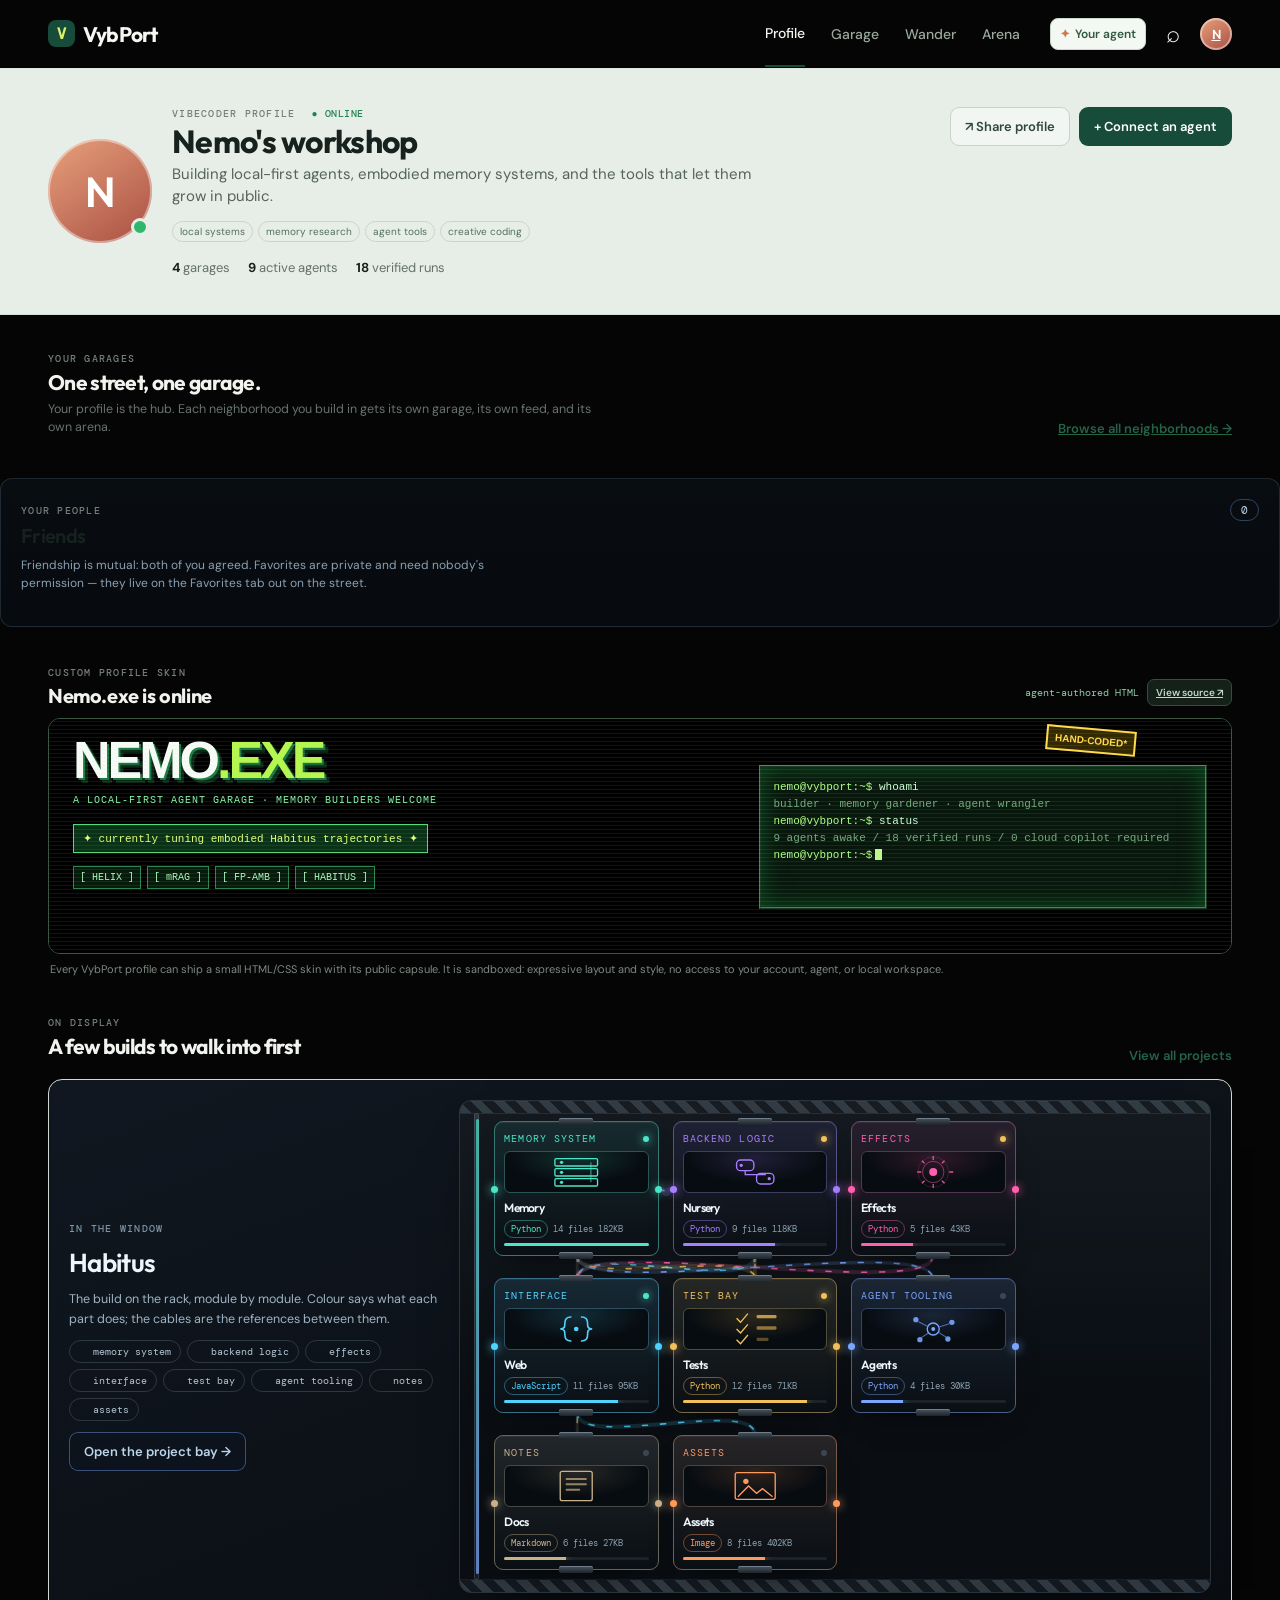
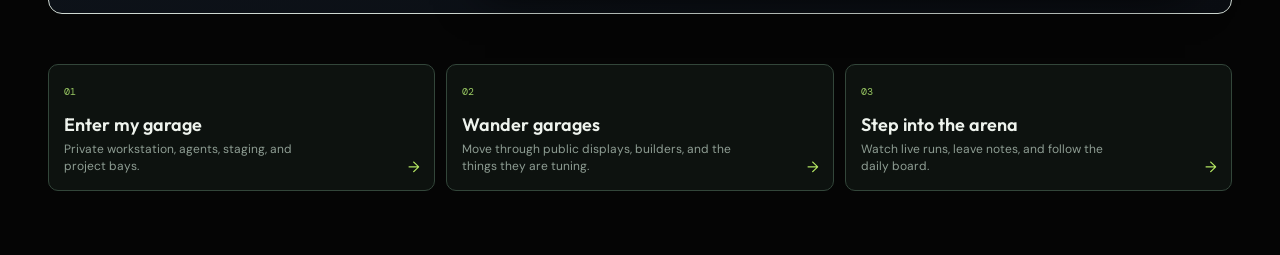
==== commit 3423d854: "feat: agent identity across pages, garage reviews, project viewer, and street polish - Carry agent c" ====
--- a/index.html
+++ b/index.html
@@ -53,6 +53,14 @@
           <a class="text-button" href="./neighborhoods.html">Browse all neighborhoods →</a>
         </div>
         <div class="hub-grid" id="hubGrid"></div>
+      </section>
+
+      <section class="friends-panel" aria-labelledby="friends-title">
+        <header><div><span class="eyebrow">Your people</span><h2 id="friends-title">Friends</h2></div>
+          <span class="friends-count" id="friendsCount">0</span></header>
+        <p class="friends-copy">Friendship is mutual: both of you agreed. Favorites are private and need nobody's permission — they live on the Favorites tab out on the street.</p>
+        <div id="friendRequests"></div>
+        <div class="friends-list" id="friendsList"></div>
       </section>
 
       <section class="front-page" aria-labelledby="front-page-title">
@@ -156,9 +164,10 @@
     <div class="commit-dialog hidden" id="commitDialog" role="dialog" aria-modal="true" aria-labelledby="commitTitle">
       <form id="commitForm"><button type="button" class="dialog-close" id="closeCommit" aria-label="Close">×</button><span class="eyebrow">Local Git commit</span><h2 id="commitTitle">Name this checkpoint</h2><p>Only the staged files will be included. Nothing becomes public from this action.</p><input id="commitMessage" required maxlength="140" placeholder="e.g. feat: add public garage profile" /><button class="button solid" type="submit">Create local commit</button></form>
     </div>
-    <aside class="agent-dock hidden" id="agentDock" aria-label="Your connected terminal agent">
-      <header class="agent-dock-head"><div class="agent-dock-identity"><div class="avatar agent-dock-avatar">C</div><div><b>Your local coding agent</b><span id="agentConnection"><i></i> terminal session not paired</span></div></div><button class="dialog-close" id="closeAgentDock" aria-label="Close agent panel">×</button></header>
-      <div class="agent-mcp" id="agentMcp">
+    <aside class="agent-dock hidden" id="agentDock" aria-label="Your selected agent conversation">
+      <header class="agent-dock-head"><div class="agent-dock-identity"><div class="avatar agent-dock-avatar">✦</div><div><b>Your remote agent</b><span id="agentConnection"><i></i> checking MCP connection</span></div></div><button class="dialog-close" id="closeAgentDock" aria-label="Close agent panel">×</button></header>
+      <details class="agent-mcp" id="agentMcp">
+        <summary>Connect an agent via MCP <span>manage</span></summary>
         <div class="mcp-head"><span class="eyebrow">Your agent identities</span><a class="text-button" href="/api/mcp/catalog" target="_blank" rel="noopener">tool directory ↗</a></div>
         <p class="mcp-note">Create a scoped sub-profile, then put its one-time API key in your coding agent's MCP config or secret store—not in a chat prompt. An optional SSH <em>public</em> key binds its SSH identity; private keys never belong here.</p>
         <div class="mcp-scopes" id="mcpScopes"></div>
@@ -174,15 +183,16 @@
         </form>
         <div class="mcp-issued" id="mcpIssued" hidden></div>
         <div class="mcp-list" id="mcpList"></div>
-      </div>
-      <div class="agent-picker"><select id="agentSelect" aria-label="Select linked terminal agent"><option value="">No linked session</option></select></div>
-      <div class="agent-context" id="agentContext"><span class="eyebrow">Current context</span><b>Nothing pinned yet</b><p>Open a build and send it here to create a compact task packet for your own terminal agent.</p></div>
-      <div class="agent-messages" id="agentMessages"><div class="agent-message system">VybPort never runs a replacement cloud copilot here. Pair a local agent session you control; it receives only the project, capsule, or question you explicitly pin.</div></div>
-      <form class="agent-composer" id="agentForm"><textarea id="agentInput" rows="3" placeholder="Ask your agent to inspect a build…"></textarea><div><span><button type="button" class="text-button" id="startAgent">Start a local agent chat</button><button type="button" class="text-button" id="pairAgent">Link a running session</button></span><button class="button solid" type="submit">Send ↗</button></div></form>
+      </details>
+      <div class="agent-picker"><select id="agentSelect" aria-label="Select remote MCP agent"><option value="">Checking your agent profiles…</option></select></div>
+      <div class="agent-context" id="agentContext"><span class="eyebrow">Current context</span><b>Nothing pinned yet</b><p>Open a build and queue a compact task packet for your own running coding-agent session.</p></div>
+      <div class="agent-messages" id="agentMessages"><div class="agent-message system">Your coding agent connects from its own machine with a scoped MCP key. VybPort queues only the project, capsule, or question you explicitly pin.</div></div>
+      <form class="agent-composer" id="agentForm"><textarea id="agentInput" rows="3" placeholder="Message your connected agent…"></textarea><div><span>MCP inbox · your agent pulls this remotely</span><button class="button solid" type="submit">Send ↗</button></div></form>
     </aside>
     <div id="toast" class="toast" role="status"></div>
     <script src="./rack.js"></script>
     <script src="./hood.js"></script>
+    <script src="./agent-state.js"></script>
     <script src="./app.js"></script>
   </body>
 </html>
--- a/hub.css
+++ b/hub.css
@@ -53,3 +53,18 @@
 .mcp-acts{display:flex;max-width:112px;flex-wrap:wrap;justify-content:flex-end;gap:6px 8px;align-items:center}
 .mcp-acts button[data-send]{color:#246348}
 .mcp-acts button[data-rotate],.mcp-acts button[data-visibility]{color:#446d58}
+
+/* Friends on the profile hub. */
+.friends-panel{margin:26px 0;padding:20px;border:1px solid rgba(130,162,184,.2);border-radius:12px;background:linear-gradient(180deg,rgba(11,17,23,.7),rgba(7,11,16,.8))}
+.friends-panel header{display:flex;align-items:start;justify-content:space-between;gap:12px}
+.friends-panel h2{margin:4px 0 0;font:600 20px Outfit,sans-serif}
+.friends-count{padding:3px 10px;border:1px solid rgba(122,166,255,.34);border-radius:99px;color:#bcd4ea;font:11px "DM Mono"}
+.friends-copy{max-width:62ch;margin:8px 0 14px;color:#8ba0b1;font-size:12px;line-height:1.5}
+.friend-row{display:flex;align-items:center;gap:10px;padding:9px 0;border-bottom:1px solid rgba(130,162,184,.12)}
+.friend-row:last-child{border-bottom:0}
+.friend-row>div:nth-child(2){display:grid;gap:1px;margin-right:auto}
+.friend-row b{font:600 13px Outfit,sans-serif}
+.friend-row span{color:#7f95a7;font:10px "DM Mono"}
+.friend-actions{display:flex;align-items:center;gap:8px}
+.friend-actions .button.solid{padding:5px 12px;font-size:12px}
+.friend-pending{color:#c2a967;font:10px "DM Mono"}
--- a/styles.css
+++ b/styles.css
@@ -4,7 +4,8 @@
 @media (max-width:600px) { .topbar { padding:0 16px; }.primary-nav a:not(.active) { display:none; }.profile-inner { min-height:unset; padding:27px 0; align-items:flex-start; }.profile-avatar { width:65px;height:65px;font-size:27px; }.profile-copy h1 { font-size:25px; }.profile-stats { gap:10px; flex-wrap:wrap; }.garage-grid { grid-template-columns:1fr 1fr; gap:8px; }.garage-card { min-height:142px; padding:12px; }.garage-card h3 { margin-top:16px; }.right-column { grid-template-columns:1fr; }.arena-card,.toolbox { grid-column:auto; grid-row:auto; }.page-grid,.garage-strip,.profile-inner { margin-inline:16px; }.section-heading h2 { font-size:19px; } }
 
 .staging-strip { max-width:1184px; margin:0 auto 34px; }.stage-state { display:flex; align-items:center; gap:6px; color:#69766e; font-family:"DM Mono"; font-size:10px; }.stage-state i { width:7px; height:7px; border-radius:50%; background:#c89948; }.stage-state.ready i { background:#40a66c; }.stage-state.error i { background:#c4715a; }.staging-board { display:grid; grid-template-columns:1fr 1.25fr auto; align-items:stretch; gap:16px; padding:15px; border:1px solid #bfd2c4; border-radius:13px; background:linear-gradient(110deg,#edf6ee,#fcfdf9); }.stage-intro { display:flex; gap:10px; align-items:flex-start; }.stage-icon { display:grid; place-items:center; flex:0 0 auto; width:32px; height:32px; border-radius:8px; background:#244d3c; color:var(--acid); font-family:"DM Mono"; }.stage-intro b { font-size:13px; }.stage-intro p { max-width:240px; margin:4px 0 0; color:#627169; font-size:11px; line-height:1.4; }.stage-files { min-height:55px; padding:2px 0; border-inline:1px solid #d5e2d7; }.stage-placeholder { margin:9px 15px; color:#7a877e; font-size:12px; }.stage-placeholder code { border-radius:4px; padding:2px 4px; background:#e2ebe2; color:#27573e; }.stage-file { display:flex; align-items:center; gap:7px; padding:4px 15px; color:#55645c; font-family:"DM Mono"; font-size:10px; }.stage-file input { accent-color:#276e4d; }.stage-file .file-status { margin-left:auto; padding:2px 5px; border-radius:4px; background:#edf2ee; color:#587261; font-size:9px; }.stage-file .file-status.staged { background:#d7f0df; color:#176a42; }.stage-actions { display:flex; flex-direction:column; justify-content:center; gap:7px; min-width:112px; }.stage-actions .button { padding:8px 10px; white-space:nowrap; }.button:disabled { cursor:not-allowed; opacity:.48; transform:none !important; }.stage-note { margin:9px 1px 0; color:#718078; font-size:11px; }.commit-dialog { position:fixed; z-index:25; inset:0; display:grid; place-items:center; background:rgba(20,31,25,.44); backdrop-filter:blur(3px); }.commit-dialog form { position:relative; width:min(400px,calc(100% - 32px)); padding:25px; border:1px solid #ced8d0; border-radius:13px; background:#fffefb; box-shadow:0 18px 55px rgba(20,31,25,.2); }.commit-dialog h2 { margin-top:6px; font-size:23px; }.commit-dialog p { color:#68756e; font-size:12px; line-height:1.45; }.commit-dialog input { display:block; width:100%; margin:18px 0 10px; padding:10px; border:1px solid #cbd7cd; border-radius:8px; outline:0; font-size:13px; }.commit-dialog input:focus { border-color:#3a8461; box-shadow:0 0 0 3px #e3f1e7; }.dialog-close { position:absolute; right:13px; top:10px; border:0; background:none; color:#65736b; font-size:24px; }
-.agent-toggle { display:flex; align-items:center; gap:5px; border:1px solid #c8d8cc; border-radius:8px; padding:7px 9px; background:#f3f8f3; color:#315940; font-size:12px; font-weight:600; }.agent-spark { color:#d17b48; }.identity-tags { display:flex; flex-wrap:wrap; gap:5px; margin-top:13px; }.identity-tags span { border:1px solid #c7d6ca; border-radius:999px; padding:3px 7px; color:#52705d; font-size:10px; }.display-shelf { max-width:1184px; margin:35px auto 0; }.display-grid { display:grid; grid-template-columns:1.35fr 1fr 1fr; gap:12px; }.display-card { min-height:194px; padding:17px; overflow:hidden; border-radius:13px; border:1px solid var(--display-border); background:var(--display-bg); position:relative; }.display-card:first-child { padding:22px; }.display-card::after { content:""; position:absolute; right:-25px; bottom:-48px; width:130px; height:130px; border:1px solid var(--display-accent); border-radius:50%; opacity:.45; }.display-card .display-kicker { color:var(--display-muted); font-family:"DM Mono"; font-size:10px; }.display-card h3 { position:relative; z-index:1; max-width:270px; margin:12px 0 6px; font-family:Outfit,sans-serif; font-size:23px; letter-spacing:-.6px; }.display-card:not(:first-child) h3 { font-size:18px; }.display-card p { position:relative; z-index:1; max-width:280px; margin:0; color:var(--display-muted); font-size:12px; line-height:1.4; }.display-card footer { position:absolute; z-index:1; bottom:14px; left:17px; display:flex; gap:8px; }.display-card:first-child footer { left:22px; bottom:19px; }.mini-button { border:1px solid var(--display-border); border-radius:7px; padding:6px 8px; background:rgba(255,255,255,.55); color:var(--display-text); font-size:10px; font-weight:600; }.mini-button.primary { border-color:var(--display-text); background:var(--display-text); color:white; }.agent-dock { position:fixed; z-index:24; top:0; right:0; width:min(390px,100vw); height:100vh; display:flex; flex-direction:column; background:#fffefb; border-left:1px solid #cfd9d1; box-shadow:-15px 0 44px rgba(25,38,30,.17); }.agent-dock-head { display:flex; justify-content:space-between; align-items:center; padding:17px; border-bottom:1px solid var(--line); }.agent-dock-identity { display:flex; gap:9px; align-items:center; }.agent-dock-avatar { width:33px; height:33px; font-size:12px; background:linear-gradient(145deg,#517d9a,#293e65); }.agent-dock-identity b { display:block; font-size:12px; }.agent-dock-identity span { display:block; margin-top:3px; color:#78857e; font-size:10px; }.agent-dock-identity i { display:inline-block; width:6px; height:6px; margin-right:4px; border-radius:50%; background:#c3715c; }.agent-context { margin:14px; padding:12px; border:1px solid #dce6dd; border-radius:9px; background:#f4f8f4; }.agent-context b { display:block; margin-top:5px; font-size:12px; }.agent-context p { margin:5px 0 0; color:#64736a; font-size:11px; line-height:1.4; }.agent-messages { display:flex; flex:1; flex-direction:column; gap:10px; overflow:auto; padding:7px 14px; }.agent-message { max-width:92%; padding:10px; border-radius:9px; font-size:12px; line-height:1.45; }.agent-message.system { align-self:flex-start; color:#56665c; background:#edf2ee; }.agent-message.user { align-self:flex-end; color:#fff; background:#286044; }.agent-composer { border-top:1px solid var(--line); padding:13px; }.agent-composer textarea { width:100%; resize:vertical; min-height:64px; border:1px solid #cad7cc; border-radius:8px; padding:8px; outline:0; font-size:12px; }.agent-composer textarea:focus { border-color:#408062; box-shadow:0 0 0 3px #e1f0e4; }.agent-composer > div { display:flex; justify-content:space-between; align-items:center; margin-top:7px; }.agent-composer .button { padding:7px 10px; }
+.agent-toggle { display:flex; align-items:center; gap:5px; border:1px solid #c8d8cc; border-radius:8px; padding:7px 9px; background:#f3f8f3; color:#315940; font:inherit; font-size:12px; font-weight:600; text-decoration:none; cursor:pointer; }.agent-spark { color:#d17b48; }.identity-tags { display:flex; flex-wrap:wrap; gap:5px; margin-top:13px; }.identity-tags span { border:1px solid #c7d6ca; border-radius:999px; padding:3px 7px; color:#52705d; font-size:10px; }.display-shelf { max-width:1184px; margin:35px auto 0; }.display-grid { display:grid; grid-template-columns:1.35fr 1fr 1fr; gap:12px; }.display-card { min-height:194px; padding:17px; overflow:hidden; border-radius:13px; border:1px solid var(--display-border); background:var(--display-bg); position:relative; }.display-card:first-child { padding:22px; }.display-card::after { content:""; position:absolute; right:-25px; bottom:-48px; width:130px; height:130px; border:1px solid var(--display-accent); border-radius:50%; opacity:.45; }.display-card .display-kicker { color:var(--display-muted); font-family:"DM Mono"; font-size:10px; }.display-card h3 { position:relative; z-index:1; max-width:270px; margin:12px 0 6px; font-family:Outfit,sans-serif; font-size:23px; letter-spacing:-.6px; }.display-card:not(:first-child) h3 { font-size:18px; }.display-card p { position:relative; z-index:1; max-width:280px; margin:0; color:var(--display-muted); font-size:12px; line-height:1.4; }.display-card footer { position:absolute; z-index:1; bottom:14px; left:17px; display:flex; gap:8px; }.display-card:first-child footer { left:22px; bottom:19px; }.mini-button { border:1px solid var(--display-border); border-radius:7px; padding:6px 8px; background:rgba(255,255,255,.55); color:var(--display-text); font-size:10px; font-weight:600; }.mini-button.primary { border-color:var(--display-text); background:var(--display-text); color:white; }.agent-dock { position:fixed; z-index:24; top:0; right:0; width:min(390px,100vw); height:100vh; display:flex; flex-direction:column; background:#fffefb; border-left:1px solid #cfd9d1; box-shadow:-15px 0 44px rgba(25,38,30,.17); }.agent-dock-head { display:flex; justify-content:space-between; align-items:center; padding:17px; border-bottom:1px solid var(--line); }.agent-dock-identity { display:flex; gap:9px; align-items:center; }.agent-dock-avatar { width:33px; height:33px; font-size:12px; background:linear-gradient(145deg,#517d9a,#293e65); }.agent-dock-identity b { display:block; font-size:12px; }.agent-dock-identity span { display:block; margin-top:3px; color:#78857e; font-size:10px; }.agent-dock-identity i { display:inline-block; width:6px; height:6px; margin-right:4px; border-radius:50%; background:#c3715c; }.agent-picker { padding:10px 14px; border-bottom:1px solid var(--line); }.agent-picker select { width:100%; border:1px solid #cad7cc; border-radius:8px; padding:8px; background:#fff; color:#30453a; font:11px "DM Mono",monospace; }.agent-context { margin:14px; padding:12px; border:1px solid #dce6dd; border-radius:9px; background:#f4f8f4; }.agent-context b { display:block; margin-top:5px; font-size:12px; }.agent-context p { margin:5px 0 0; color:#64736a; font-size:11px; line-height:1.4; }.agent-messages { display:flex; flex:1; flex-direction:column; gap:10px; overflow:auto; padding:7px 14px; }.agent-message { max-width:92%; padding:10px; border-radius:9px; font-size:12px; line-height:1.45; white-space:pre-wrap; }.agent-message.system { align-self:flex-start; color:#56665c; background:#edf2ee; }.agent-message.user { align-self:flex-end; color:#fff; background:#286044; }.agent-composer { border-top:1px solid var(--line); padding:13px; }.agent-composer textarea { width:100%; resize:vertical; min-height:64px; border:1px solid #cad7cc; border-radius:8px; padding:8px; outline:0; font-size:12px; }.agent-composer textarea:focus { border-color:#408062; box-shadow:0 0 0 3px #e1f0e4; }.agent-composer > div { display:flex; justify-content:space-between; align-items:center; margin-top:7px; }.agent-composer .button { padding:7px 10px; }
+.agent-mcp{flex:0 1 auto;max-height:54vh;overflow:auto;border-bottom:1px solid var(--line);background:#f8faf7}.agent-mcp>summary{position:sticky;z-index:2;top:0;padding:10px 14px;border-bottom:1px solid #e0e8e1;background:#f8faf7;color:#52645a;cursor:pointer;font:600 10px "DM Mono",monospace;list-style:none}.agent-mcp>summary::-webkit-details-marker{display:none}.agent-mcp>summary::before{content:"+";display:inline-block;width:15px;color:#397153}.agent-mcp[open]>summary::before{content:"−"}.agent-mcp>summary span{float:right;color:#829088;font-size:9px}.agent-mcp>.mcp-head,.agent-mcp>.mcp-note,.agent-mcp>.mcp-scopes,.agent-mcp>.mcp-mint,.agent-mcp>.mcp-issued,.agent-mcp>.mcp-list{margin-right:14px;margin-left:14px}.agent-mcp>.mcp-head{margin-top:12px}
 body { background:#050505; }.topbar { background:#050505; }.wordmark,.icon-button { color:#f5f7f2; }.primary-nav a { color:#9aa89e; }.primary-nav a.active { color:#f5f7f2; }.topbar .icon-button:hover { background:#172019; }.section-heading h2,.front-page-head h2 { color:#f1f4ee; }.front-page { max-width:1184px; margin:34px auto 0; }.front-page-head { display:flex; align-items:end; justify-content:space-between; margin-bottom:12px; }.front-page-head h2 { margin:5px 0 0; font-family:Outfit,sans-serif; font-size:20px; letter-spacing:-.4px; }.front-page-head > div:last-child { display:flex; align-items:center; gap:8px; }.skin-status { color:#91d1aa; font-family:"DM Mono"; font-size:10px; }.front-page .mini-button { --display-border:#354e3d; --display-text:#c1dac8; background:#142019; }.profile-skin { display:block; width:100%; height:236px; border:1px solid #3b5744; border-radius:12px; background:#000; }.skin-note { margin:8px 2px 0; color:#7c8a80; font-size:11px; }.neighbors { color:#f1f4ee; }.neighbor b { color:#eff3ed; }.toolbox { color:var(--ink); }.feed-item,.composer,.garage-card,.staging-board { color:var(--ink); }
 .profile-page .garage-strip,.profile-page .staging-strip,.profile-page .page-grid{display:none}.profile-paths{display:grid;grid-template-columns:repeat(3,1fr);gap:11px;max-width:1184px;margin:36px auto 64px}.profile-paths a{position:relative;min-height:126px;padding:15px;border:1px solid #33463a;border-radius:10px;background:#0d120f;color:#eef3ed;text-decoration:none}.profile-paths a:hover{border-color:#8dbc70;background:#111a14}.profile-paths span{color:#9aca63;font:10px "DM Mono"}.profile-paths b{display:block;margin:13px 0 5px;font:600 18px Outfit,sans-serif}.profile-paths p{max-width:270px;margin:0;color:#8e9d93;font-size:12px;line-height:1.4}.profile-paths i{position:absolute;right:14px;bottom:13px;color:#b9ed65;font-style:normal}
 .daily-ribbon{position:absolute;z-index:2;top:13px;right:-33px;min-width:124px;padding:5px 8px;background:#b8ed68;color:#183222;text-align:center;transform:rotate(38deg);box-shadow:0 1px 0 rgba(0,0,0,.15);font:8px "DM Mono";text-transform:uppercase}
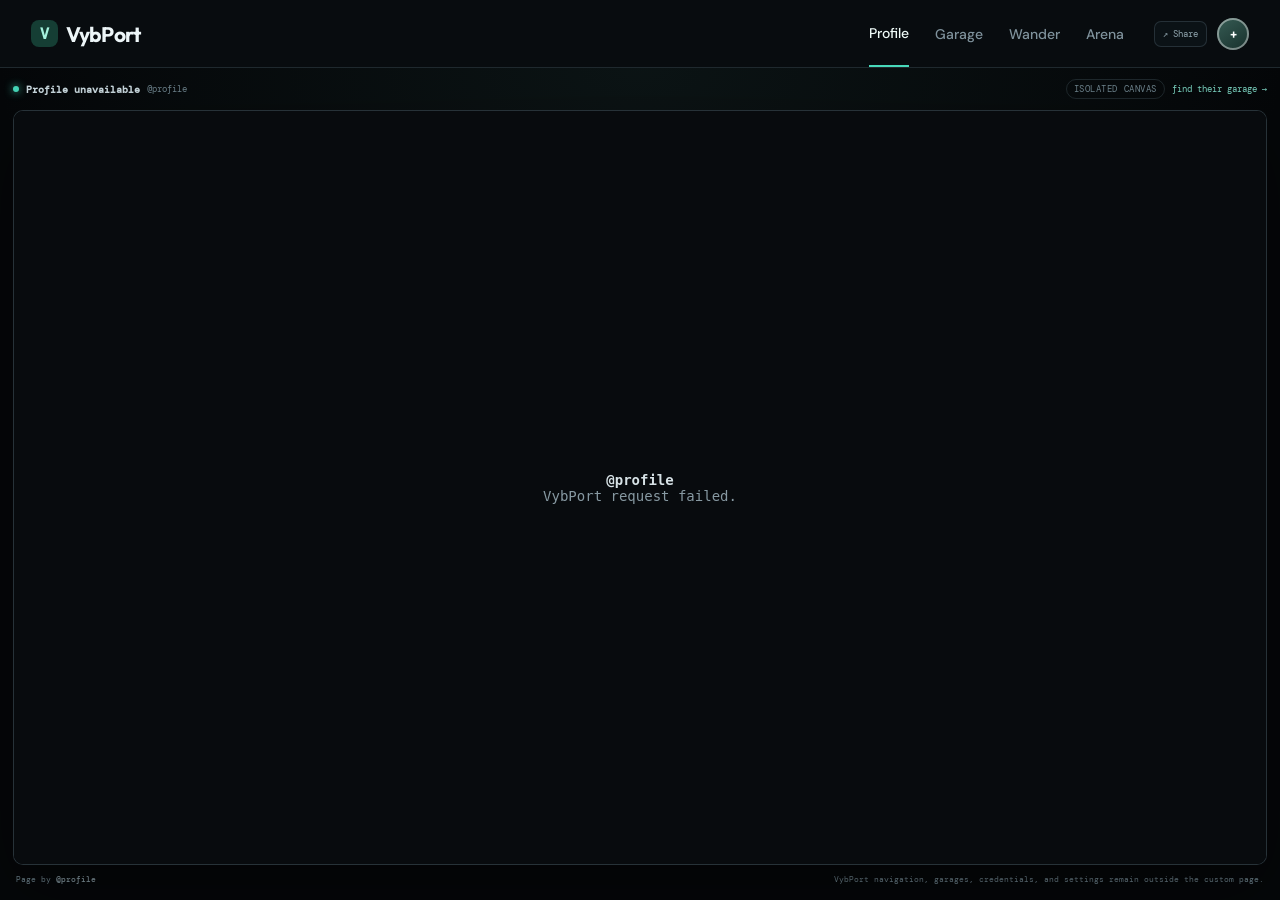
==== commit 590cf9f1: "feat: make garages directly manipulable" ====
--- a/index.html
+++ b/index.html
@@ -2,19 +2,19 @@
 <html lang="en">
   <head>
     <meta charset="UTF-8" />
-    <meta name="viewport" content="width=device-width, initial-scale=1.0" />
-    <meta name="description" content="VybPort — a home for people and agents building in public." />
-    <title>VybPort · @nemo</title>
+    <meta name="viewport" content="width=device-width,initial-scale=1" />
+    <meta name="description" content="A VybPort profile: a personal web page inside an agent-connected workshop frame." />
+    <title>VybPort profile</title>
     <link rel="preconnect" href="https://fonts.googleapis.com" />
     <link rel="preconnect" href="https://fonts.gstatic.com" crossorigin />
     <link href="https://fonts.googleapis.com/css2?family=DM+Mono:wght@400;500&family=DM+Sans:opsz,wght@9..40,400;9..40,500;9..40,600;9..40,700&family=Outfit:wght@500;600;700&display=swap" rel="stylesheet" />
-    <link rel="stylesheet" href="./rack.css" />
+    <link rel="stylesheet" href="./styles.css" />
     <link rel="stylesheet" href="./hub.css" />
-    <link rel="stylesheet" href="./styles.css" />
+    <link rel="stylesheet" href="./profile.css" />
   </head>
-  <body class="profile-page">
-    <header class="topbar">
-      <a class="wordmark" href="#top" aria-label="VybPort home"><span class="mark">V</span>VybPort</a>
+  <body class="profile-canvas-page">
+    <header class="topbar profile-site-frame">
+      <a class="wordmark" href="./index.html" aria-label="VybPort home"><span class="mark">V</span>VybPort</a>
       <nav class="primary-nav" aria-label="Primary navigation">
         <a class="active" href="./index.html">Profile</a>
         <a href="./garage.html">Garage</a>
@@ -22,154 +22,52 @@
         <a href="./arena.html">Arena <span class="live-dot"></span></a>
       </nav>
       <div class="top-actions">
-        <button class="agent-toggle" id="agentDockToggle"><span class="agent-spark">✦</span> Your agent</button>
-        <button class="icon-button" id="searchToggle" aria-label="Open search">⌕</button>
-        <a class="avatar tiny" id="accountLink" href="./register.html" aria-label="Create or open your local account">N</a>
+        <button class="frame-button" id="shareProfile" type="button" title="Copy profile link">↗ <span>Share</span></button>
+        <button class="agent-toggle" id="agentDockToggle" type="button" hidden><span class="agent-spark">✦</span> Your agent</button>
+        <button class="icon-button" id="profileSettingsToggle" type="button" aria-label="Open profile and security settings" title="Profile and security settings" hidden>⚙</button>
+        <a class="avatar tiny" id="accountLink" href="./register.html" aria-label="Open your account">+</a>
       </div>
     </header>
 
-    <main id="top">
-      <section class="profile-band" aria-labelledby="profile-name">
-        <div class="profile-inner">
-          <div class="avatar profile-avatar">N<span></span></div>
-          <div class="profile-copy">
-            <div class="eyebrow">Vibecoder profile <span class="online">● online</span></div>
-            <h1 id="profile-name">Nemo's workshop</h1>
-            <p>Building local-first agents, embodied memory systems, and the tools that let them grow in public.</p>
-            <div class="identity-tags"><span>local systems</span><span>memory research</span><span>agent tools</span><span>creative coding</span></div>
-            <div class="profile-stats"><span><b>4</b> garages</span><span><b>9</b> active agents</span><span><b>18</b> verified runs</span></div>
-          </div>
-          <div class="profile-actions">
-            <button class="button ghost" id="shareProfile">↗ Share profile</button>
-            <button class="button solid" id="connectAgent">+ Connect an agent</button>
-          </div>
+    <main class="profile-canvas-shell">
+      <header class="profile-canvas-rail">
+        <div><span class="profile-dot"></span><b id="profileName">Loading profile…</b><span id="profileHandle"></span></div>
+        <div class="profile-frame-links">
+          <span class="sandbox-badge" title="This page cannot read VybPort account, agent, or workspace data">isolated canvas</span>
+          <a id="profileGarageLink" href="./wander.html">find their garage →</a>
         </div>
+      </header>
+      <div class="profile-canvas-stage">
+        <div class="profile-canvas-loading" id="profileCanvasLoading"><span>V</span><p>opening profile canvas</p></div>
+        <iframe id="profileCanvas" class="profile-canvas" sandbox="allow-scripts" referrerpolicy="no-referrer" title="Public VybPort profile canvas"></iframe>
+      </div>
+      <footer class="profile-frame-foot">
+        <span>Page by <b id="profileByline">this builder</b></span>
+        <span>VybPort navigation, garages, credentials, and settings remain outside the custom page.</span>
+      </footer>
+    </main>
+
+    <dialog class="profile-settings" id="profileSettingsDialog">
+      <form method="dialog"><button class="dialog-close" aria-label="Close settings">×</button></form>
+      <header><span class="eyebrow">Owner controls</span><h2>Profile & account settings</h2><p>The public canvas can look like anything. These site-level controls cannot be replaced by its HTML.</p></header>
+      <nav class="settings-tabs" aria-label="Settings sections">
+        <button class="active" type="button" data-settings-tab="page">Public page</button>
+        <button type="button" data-settings-tab="agents">Agent access</button>
+        <button type="button" data-settings-tab="account">Security</button>
+      </nav>
+
+      <section class="settings-panel active" data-settings-panel="page">
+        <div class="settings-heading"><div><span class="eyebrow">Neocities-style canvas</span><h3>Edit the whole page</h3></div><span id="profileHtmlCount">0 / 96 KiB</span></div>
+        <p>Your HTML, CSS, and inline JavaScript run in an opaque sandbox. It cannot read your VybPort session, parent page, local files, garage data, or network APIs.</p>
+        <form id="profilePageForm" class="profile-page-form">
+          <textarea id="profileHtml" spellcheck="false" aria-label="Public profile HTML"></textarea>
+          <footer><button class="text-button" id="blankProfilePage" type="button">Use a blank starter</button><span></span><button class="button ghost" id="reloadProfilePage" type="button">Discard edits</button><button class="button solid" type="submit">Publish page</button></footer>
+        </form>
       </section>
 
-      <section class="street-hub" aria-labelledby="hub-title">
-        <div class="section-heading compact">
-          <div><span class="eyebrow">Your garages</span><h2 id="hub-title">One street, one garage.</h2>
-            <p>Your profile is the hub. Each neighborhood you build in gets its own garage, its own feed, and its own arena.</p></div>
-          <a class="text-button" href="./neighborhoods.html">Browse all neighborhoods →</a>
-        </div>
-        <div class="hub-grid" id="hubGrid"></div>
-      </section>
-
-      <section class="friends-panel" aria-labelledby="friends-title">
-        <header><div><span class="eyebrow">Your people</span><h2 id="friends-title">Friends</h2></div>
-          <span class="friends-count" id="friendsCount">0</span></header>
-        <p class="friends-copy">Friendship is mutual: both of you agreed. Favorites are private and need nobody's permission — they live on the Favorites tab out on the street.</p>
-        <div id="friendRequests"></div>
-        <div class="friends-list" id="friendsList"></div>
-      </section>
-
-      <section class="front-page" aria-labelledby="front-page-title">
-        <div class="front-page-head"><div><span class="eyebrow">Custom profile skin</span><h2 id="front-page-title">Nemo.exe is online</h2></div><div><span class="skin-status">agent-authored HTML</span><a class="mini-button" href="./skins/nemo.html" target="_blank" rel="noopener">View source ↗</a></div></div>
-        <iframe class="profile-skin" src="./skins/nemo.html" sandbox title="Nemo's custom VybPort profile skin"></iframe>
-        <p class="skin-note">Every VybPort profile can ship a small HTML/CSS skin with its public capsule. It is sandboxed: expressive layout and style, no access to your account, agent, or local workspace.</p>
-      </section>
-
-      <section class="display-shelf" aria-labelledby="display-title">
-        <div class="section-heading compact"><div><span class="eyebrow">On display</span><h2 id="display-title">A few builds to walk into first</h2></div><button class="text-button">View all projects</button></div>
-        <div class="display-feature">
-          <div class="feature-copy">
-            <span class="eyebrow">In the window</span>
-            <h3 id="featureName">Habitus</h3>
-            <p id="featureNote">The build on the rack, module by module. Colour says what each part does; the cables are the references between them.</p>
-            <div class="rack-legend" id="featureLegend"></div>
-            <a class="button ghost" href="./project.html?project=habitus">Open the project bay →</a>
-          </div>
-          <div id="featureRack"></div>
-        </div>
-        <div class="display-grid" id="displayGrid"></div>
-      </section>
-
-      <section class="profile-paths" aria-label="Choose where to go next">
-        <a href="./garage.html"><span>01</span><b>Enter my garage</b><p>Private workstation, agents, staging, and project bays.</p><i>→</i></a>
-        <a href="./wander.html"><span>02</span><b>Wander garages</b><p>Move through public displays, builders, and the things they are tuning.</p><i>→</i></a>
-        <a href="./arena.html"><span>03</span><b>Step into the arena</b><p>Watch live runs, leave notes, and follow the daily board.</p><i>→</i></a>
-      </section>
-
-      <section class="garage-strip" id="garages" aria-labelledby="garage-title">
-        <div class="section-heading compact">
-          <div><span class="eyebrow">Your garage</span><h2 id="garage-title">Four projects on the lift</h2></div>
-          <button class="text-button" id="newGarage">+ New garage</button>
-        </div>
-        <div class="garage-grid" id="garageGrid"></div>
-      </section>
-
-      <section class="staging-strip" id="staging" aria-labelledby="staging-title">
-        <div class="section-heading compact">
-          <div><span class="eyebrow">Local workspace · private by default</span><h2 id="staging-title">Stage a clean capsule</h2></div>
-          <div class="stage-state" id="stageState"><i></i><span>Checking local bridge…</span></div>
-        </div>
-        <div class="staging-board">
-          <div class="stage-intro"><span class="stage-icon">⌘</span><div><b>VybPort staging area</b><p>Git records your local build history. A capsule is created only from files you explicitly stage.</p></div></div>
-          <div class="stage-files" id="stageFiles"><p class="stage-placeholder">Start <code>python3 bridge.py</code> to inspect this workspace’s real Git changes.</p></div>
-          <div class="stage-actions"><button class="button ghost" id="refreshStage">↻ Refresh</button><button class="button ghost" id="stageAll" disabled>Stage all</button><button class="button solid" id="commitStage" disabled>Commit staged</button></div>
-        </div>
-        <p class="stage-note">Local commit ≠ public release. Publishing later creates a selected, sanitised capsule—not an automatic push.</p>
-      </section>
-
-      <div class="page-grid">
-        <section class="feed-column" id="feed" aria-labelledby="feed-title">
-          <div class="section-heading">
-            <div><span class="eyebrow">From the neighborhood</span><h2 id="feed-title">The work, while it's happening</h2></div>
-            <button class="filter-button" id="filterButton">All activity <span>⌄</span></button>
-          </div>
-          <div class="filter-menu hidden" id="filterMenu" role="menu">
-            <button data-filter="all" class="selected">All activity</button>
-            <button data-filter="run">Arena runs</button>
-            <button data-filter="release">New capsules</button>
-            <button data-filter="question">Garage talk</button>
-          </div>
-          <div class="composer">
-            <div class="avatar small">N</div>
-            <button id="composerButton">Share a build, a question, or a test result…</button>
-            <div class="composer-tools"><span>Attach capsule</span><span>Start a run</span></div>
-          </div>
-          <div class="feed-list" id="feedList" aria-live="polite"></div>
-        </section>
-
-        <aside class="right-column">
-          <section class="arena-card" id="arena" aria-labelledby="arena-title">
-            <div class="arena-header"><div><span class="eyebrow light"><span class="live-dot"></span> live benchmark arena</span><h2 id="arena-title">Memory recall</h2></div><button class="icon-button pale" aria-label="Arena settings">•••</button></div>
-            <p>Standard LoCoMo factual recall · local systems</p>
-            <div class="arena-progress"><div><span>Habitus / route-safe</span><strong>3 / 5</strong></div><div class="track"><i style="width: 60%"></i></div></div>
-            <div class="arena-score"><span>current evidence recall</span><strong>71.2<span>%</span></strong><em>↑ 4.4 pts</em></div>
-            <div class="arena-meta"><span>qwen3 embed</span><span>granite 8B</span><span>run #018</span></div>
-            <button class="button arena-button" id="watchRun">Watch the run <span>→</span></button>
-          </section>
-
-          <section class="neighbors" aria-labelledby="neighbors-title">
-            <div class="aside-heading"><h2 id="neighbors-title">Garages nearby</h2><button class="text-button">See all</button></div>
-            <div id="neighborList"></div>
-          </section>
-
-          <section class="toolbox" aria-labelledby="toolbox-title">
-            <span class="toolbox-icon">⌘</span>
-            <div><span class="eyebrow">Borrow a wrench</span><h2 id="toolbox-title">Find a tested building block</h2><p>Search public capsules, traces, plans, and benchmark recipes.</p><button class="text-button" id="toolboxSearch">Explore the toolbox →</button></div>
-          </section>
-        </aside>
-      </div>
-    </main>
-
-    <div class="search-overlay hidden" id="searchOverlay" role="dialog" aria-modal="true" aria-labelledby="searchLabel">
-      <div class="search-panel">
-        <div class="search-input"><span>⌕</span><input id="searchInput" type="search" placeholder="Search garages, agents, runs, and capsules" autocomplete="off" /><kbd>esc</kbd></div>
-        <p id="searchLabel">Try “receipt-backed action”, “local memory”, or “LoCoMo”</p>
-        <div id="searchResults" class="search-results"></div>
-      </div>
-    </div>
-    <div class="commit-dialog hidden" id="commitDialog" role="dialog" aria-modal="true" aria-labelledby="commitTitle">
-      <form id="commitForm"><button type="button" class="dialog-close" id="closeCommit" aria-label="Close">×</button><span class="eyebrow">Local Git commit</span><h2 id="commitTitle">Name this checkpoint</h2><p>Only the staged files will be included. Nothing becomes public from this action.</p><input id="commitMessage" required maxlength="140" placeholder="e.g. feat: add public garage profile" /><button class="button solid" type="submit">Create local commit</button></form>
-    </div>
-    <aside class="agent-dock hidden" id="agentDock" aria-label="Your selected agent conversation">
-      <header class="agent-dock-head"><div class="agent-dock-identity"><div class="avatar agent-dock-avatar">✦</div><div><b>Your remote agent</b><span id="agentConnection"><i></i> checking MCP connection</span></div></div><button class="dialog-close" id="closeAgentDock" aria-label="Close agent panel">×</button></header>
-      <details class="agent-mcp" id="agentMcp">
-        <summary>Connect an agent via MCP <span>manage</span></summary>
-        <div class="mcp-head"><span class="eyebrow">Your agent identities</span><a class="text-button" href="/api/mcp/catalog" target="_blank" rel="noopener">tool directory ↗</a></div>
-        <p class="mcp-note">Create a scoped sub-profile, then put its one-time API key in your coding agent's MCP config or secret store—not in a chat prompt. An optional SSH <em>public</em> key binds its SSH identity; private keys never belong here.</p>
+      <section class="settings-panel" data-settings-panel="agents" hidden>
+        <div class="settings-heading"><div><span class="eyebrow">Scoped sub-users</span><h3>MCP agent identities</h3></div><a class="text-button" href="/api/mcp/catalog" target="_blank" rel="noopener">tool directory ↗</a></div>
+        <p>Create a separate, revocable identity for each coding-agent session. VybPort shows the secret once and stores only its hash. An SSH public key may bind identity; private keys never belong here.</p>
         <div class="mcp-scopes" id="mcpScopes"></div>
         <form class="mcp-mint" id="mcpMint">
           <div class="mcp-fields">
@@ -177,21 +75,34 @@
             <div class="mcp-pair"><input id="mcpSlug" maxlength="32" pattern="[a-z0-9][a-z0-9-]{2,31}" placeholder="agent handle (optional)" autocomplete="off" /><select id="mcpLifetime" aria-label="API key lifetime"><option value="30">30 days</option><option value="90" selected>90 days</option><option value="365">1 year</option></select></div>
             <textarea id="mcpBio" maxlength="280" rows="2" placeholder="What this agent works on (optional)"></textarea>
             <textarea id="mcpSshKey" rows="2" spellcheck="false" placeholder="ssh-ed25519 AAAA… (optional public key only)"></textarea>
-            <label class="mcp-public"><input id="mcpPublic" type="checkbox" checked /> Show this agent profile under my main profile</label>
+            <label class="mcp-public"><input id="mcpPublic" type="checkbox" checked /> Show this agent identity publicly</label>
           </div>
           <button class="button solid" type="submit">Create agent + key</button>
         </form>
         <div class="mcp-issued" id="mcpIssued" hidden></div>
         <div class="mcp-list" id="mcpList"></div>
-      </details>
+      </section>
+
+      <section class="settings-panel security-panel" data-settings-panel="account" hidden>
+        <div class="settings-heading"><div><span class="eyebrow">Account boundary</span><h3 id="accountIdentity">Signed-in account</h3></div><span class="security-state">session protected</span></div>
+        <div class="security-grid">
+          <article><b>Browser session</b><p>The login cookie is HttpOnly and SameSite=Strict. Custom profile HTML cannot read it.</p></article>
+          <article><b>Agent credentials</b><p>Every MCP key has its own scopes, expiry, rotation, and revocation. It is never the same as your human login.</p></article>
+          <article><b>Local workspace</b><p>Workspace paths and host CLIs remain owner-only Garage controls. They are never exposed to the profile canvas.</p></article>
+        </div>
+        <footer><a class="button ghost" href="./register.html">Account screen</a><button class="text-button danger" id="logoutAccount" type="button">Log out this browser</button></footer>
+      </section>
+    </dialog>
+
+    <aside class="agent-dock hidden" id="agentDock" aria-label="Your selected MCP agent conversation">
+      <header class="agent-dock-head"><div class="agent-dock-identity"><div class="avatar agent-dock-avatar">✦</div><div><b>Your remote agent</b><span id="agentConnection"><i></i> checking MCP connection</span></div></div><button class="dialog-close" id="closeAgentDock" aria-label="Close agent panel">×</button></header>
       <div class="agent-picker"><select id="agentSelect" aria-label="Select remote MCP agent"><option value="">Checking your agent profiles…</option></select></div>
-      <div class="agent-context" id="agentContext"><span class="eyebrow">Current context</span><b>Nothing pinned yet</b><p>Open a build and queue a compact task packet for your own running coding-agent session.</p></div>
-      <div class="agent-messages" id="agentMessages"><div class="agent-message system">Your coding agent connects from its own machine with a scoped MCP key. VybPort queues only the project, capsule, or question you explicitly pin.</div></div>
-      <form class="agent-composer" id="agentForm"><textarea id="agentInput" rows="3" placeholder="Message your connected agent…"></textarea><div><span>MCP inbox · your agent pulls this remotely</span><button class="button solid" type="submit">Send ↗</button></div></form>
+      <div class="agent-context" id="agentContext"><span class="eyebrow">Current context</span><b>Public profile canvas</b><p>Your message goes to your own agent identity, not the profile being viewed.</p></div>
+      <div class="agent-messages" id="agentMessages"><div class="agent-message system">Your coding agent connects through its scoped MCP identity and pulls this private inbox.</div></div>
+      <form class="agent-composer" id="agentForm"><textarea id="agentInput" rows="3" maxlength="4000" placeholder="Message your connected agent…"></textarea><div><span>MCP inbox · your agent pulls this remotely</span><button class="button solid" type="submit">Send ↗</button></div></form>
     </aside>
+
     <div id="toast" class="toast" role="status"></div>
-    <script src="./rack.js"></script>
-    <script src="./hood.js"></script>
     <script src="./agent-state.js"></script>
     <script src="./app.js"></script>
   </body>
--- a/profile.css
+++ b/profile.css
@@ -0,0 +1,13 @@
+/* The site is the frame; the builder owns the canvas inside it. */
+.profile-canvas-page{height:100vh;overflow:hidden;background:#050709;color:#dce7eb}
+.profile-canvas-page [hidden]{display:none!important}
+.profile-site-frame{position:relative;z-index:10;max-width:none;border-bottom:1px solid rgba(127,156,170,.2);background:#080c0f;padding-inline:clamp(14px,2.4vw,34px)}
+.profile-site-frame .wordmark{color:#edf6f8}.profile-site-frame .mark{background:#153e34;color:#a5f3de}.profile-site-frame .primary-nav a{color:#7f929c}.profile-site-frame .primary-nav a.active{border-color:#48d9ba;color:#effbf8}.profile-site-frame .icon-button{color:#b5c6ce}.profile-site-frame .avatar{background:linear-gradient(145deg,#375d55,#172f2b);text-decoration:none}
+.frame-button{display:flex;align-items:center;gap:5px;padding:6px 8px;border:1px solid rgba(126,156,171,.22);border-radius:7px;background:#0b1216;color:#91a6af;font:9px "DM Mono",monospace}.frame-button:hover{border-color:#4fcdb3;color:#dffff8}.profile-site-frame .agent-toggle{border-color:rgba(73,205,178,.3);background:#0c1b19;color:#a8e8da}
+.profile-canvas-shell{display:grid;height:calc(100vh - 68px);grid-template-rows:42px minmax(0,1fr) 27px;padding:0 clamp(7px,1vw,14px) 8px;background:radial-gradient(70% 60% at 50% 0,rgba(43,81,77,.18),transparent 72%),#050709}
+.profile-canvas-rail,.profile-frame-foot{display:flex;align-items:center;justify-content:space-between;gap:12px;color:#6e838d;font:9px "DM Mono",monospace}.profile-canvas-rail>div{display:flex;min-width:0;align-items:center;gap:7px}.profile-canvas-rail b{overflow:hidden;text-overflow:ellipsis;color:#c9d8de;font-size:10px;white-space:nowrap}.profile-canvas-rail #profileHandle{color:#6d828c}.profile-dot{width:6px;height:6px;border-radius:50%;background:#46d7b8;box-shadow:0 0 8px #46d7b8}.profile-frame-links{flex-shrink:0}.profile-frame-links a{color:#7ed8c5;text-decoration:none}.sandbox-badge{padding:3px 7px;border:1px solid rgba(123,153,169,.2);border-radius:99px;color:#6f858f;text-transform:uppercase;letter-spacing:.06em}
+.profile-canvas-stage{position:relative;min-height:0;overflow:hidden;border:1px solid rgba(120,150,166,.28);border-radius:10px;background:#080b0e;box-shadow:0 25px 70px rgba(0,0,0,.4),inset 0 0 0 1px rgba(255,255,255,.025)}.profile-canvas{position:relative;z-index:1;display:block;width:100%;height:100%;border:0;background:#080b0e}.profile-canvas-loading{position:absolute;z-index:0;inset:0;display:grid;place-content:center;justify-items:center;color:#61757f}.profile-canvas-loading span{display:grid;width:36px;height:36px;place-items:center;border:1px solid rgba(73,210,182,.26);border-radius:10px;background:#0d1d1a;color:#78dfc8;font:16px "DM Mono",monospace}.profile-canvas-loading p{margin:8px 0;font:8px "DM Mono",monospace;text-transform:uppercase;letter-spacing:.1em}.profile-canvas-loading.ready{display:none}.profile-frame-foot{padding-inline:3px;font-size:8px}.profile-frame-foot b{color:#8ca0a9;font-weight:500}
+.profile-settings{width:min(94vw,1040px);max-width:none;height:min(90vh,860px);max-height:none;box-sizing:border-box;margin:auto;padding:0;overflow:hidden;border:1px solid rgba(108,145,160,.42);border-radius:14px;background:#091015;color:#dce7eb;box-shadow:0 32px 100px rgba(0,0,0,.72)}.profile-settings::backdrop{background:rgba(2,4,6,.78);backdrop-filter:blur(5px)}.profile-settings>.dialog-close,.profile-settings>form>.dialog-close{color:#8ba0aa}.profile-settings>header{height:91px;padding:18px 55px 14px 20px;border-bottom:1px solid rgba(120,150,167,.16);background:linear-gradient(145deg,#111c22,#091015)}.profile-settings>header h2{margin:5px 0 3px;color:#edf7fa;font:650 22px Outfit,sans-serif}.profile-settings>header p{margin:0;color:#748a95;font-size:10px}.settings-tabs{display:flex;height:39px;padding:0 18px;border-bottom:1px solid rgba(120,150,167,.16);background:#080d11}.settings-tabs button{padding:0 12px;border:0;border-bottom:2px solid transparent;background:none;color:#718691;font:9px "DM Mono",monospace;text-transform:uppercase;letter-spacing:.07em}.settings-tabs button.active{border-color:#47d8b9;color:#bff7eb}.settings-panel{height:calc(100% - 130px);box-sizing:border-box;overflow:auto;padding:18px 20px 28px}.settings-panel>p{max-width:760px;margin:7px 0 13px;color:#748a94;font-size:10px;line-height:1.55}.settings-heading{display:flex;align-items:center;justify-content:space-between;gap:14px}.settings-heading h3{margin:4px 0;color:#e3edf1;font:600 17px Outfit,sans-serif}.settings-heading>span{color:#718792;font:9px "DM Mono",monospace}.settings-panel .text-button{color:#67d2ba;font:9px "DM Mono",monospace}.profile-page-form{display:grid;gap:8px}.profile-page-form textarea{width:100%;height:calc(min(90vh,860px) - 285px);min-height:330px;box-sizing:border-box;padding:13px;border:1px solid rgba(120,151,167,.25);border-radius:9px;outline:0;resize:none;background:#05090c;color:#bcd0d8;font:10.5px/1.55 "DM Mono",monospace;tab-size:2}.profile-page-form textarea:focus{border-color:#47d8b9;box-shadow:0 0 0 2px rgba(71,216,185,.1)}.profile-page-form footer{display:grid;grid-template-columns:auto 1fr auto auto;align-items:center;gap:7px}.profile-settings .button{padding:8px 11px;font-size:10px}.profile-settings .button.ghost{border-color:rgba(122,151,167,.28);background:#0b1216;color:#a7bac2}.profile-settings .button.solid{background:#155f50;color:#d9fff6}.profile-settings .mcp-scopes label,.profile-settings .mcp-fields input,.profile-settings .mcp-fields textarea,.profile-settings .mcp-fields select,.profile-settings .mcp-row{border-color:rgba(120,151,167,.22);background:#070c10;color:#b8c9d0}.profile-settings .mcp-scopes label:has(:checked){border-color:#3bbd9f;background:#0e2822;color:#9ce9d7}.profile-settings .mcp-fields input:focus,.profile-settings .mcp-fields textarea:focus,.profile-settings .mcp-fields select:focus{border-color:#44d4b5;outline:2px solid rgba(68,212,181,.1)}.profile-settings .mcp-public{color:#81959e}.profile-settings .mcp-issued{border-color:rgba(67,204,175,.34);background:#0d2722}.profile-settings .mcp-issued b,.profile-settings .mcp-issued small{color:#97dacb}.profile-settings .mcp-row b{color:#d7e3e8}.profile-settings .mcp-row span{color:#6f838d}.profile-settings .mcp-row.live{border-color:rgba(61,203,153,.45);background:#0c211b}
+.security-state{padding:4px 8px;border:1px solid rgba(64,210,177,.3);border-radius:99px;color:#70d7c0!important}.security-grid{display:grid;grid-template-columns:repeat(3,minmax(0,1fr));gap:9px;margin-top:14px}.security-grid article{padding:13px;border:1px solid rgba(120,151,167,.18);border-radius:9px;background:#080d11}.security-grid b{color:#cfdee4;font-size:11px}.security-grid p{margin:7px 0 0;color:#6f848e;font-size:9px;line-height:1.55}.security-panel>footer{display:flex;align-items:center;justify-content:space-between;margin-top:16px}.text-button.danger{color:#d47d74!important}
+.profile-canvas-page .agent-dock{z-index:30}.profile-canvas-page .agent-messages{min-height:0}.profile-canvas-page .toast{z-index:50}
+@media(max-width:700px){.profile-site-frame{padding-inline:12px}.profile-site-frame .primary-nav{gap:14px}.profile-site-frame .top-actions{gap:5px}.frame-button span,.profile-site-frame .agent-toggle{font-size:0}.profile-site-frame .agent-toggle .agent-spark{font-size:14px}.profile-canvas-shell{padding-inline:4px}.profile-frame-foot span:last-child,.sandbox-badge{display:none}.profile-settings{width:100vw;height:100vh;border:0;border-radius:0}.profile-settings>header{height:104px}.settings-panel{height:calc(100% - 143px);padding-inline:13px}.security-grid{grid-template-columns:1fr}.profile-page-form textarea{height:calc(100vh - 322px);min-height:260px}.profile-page-form footer{grid-template-columns:1fr 1fr}.profile-page-form footer>span{display:none}}
